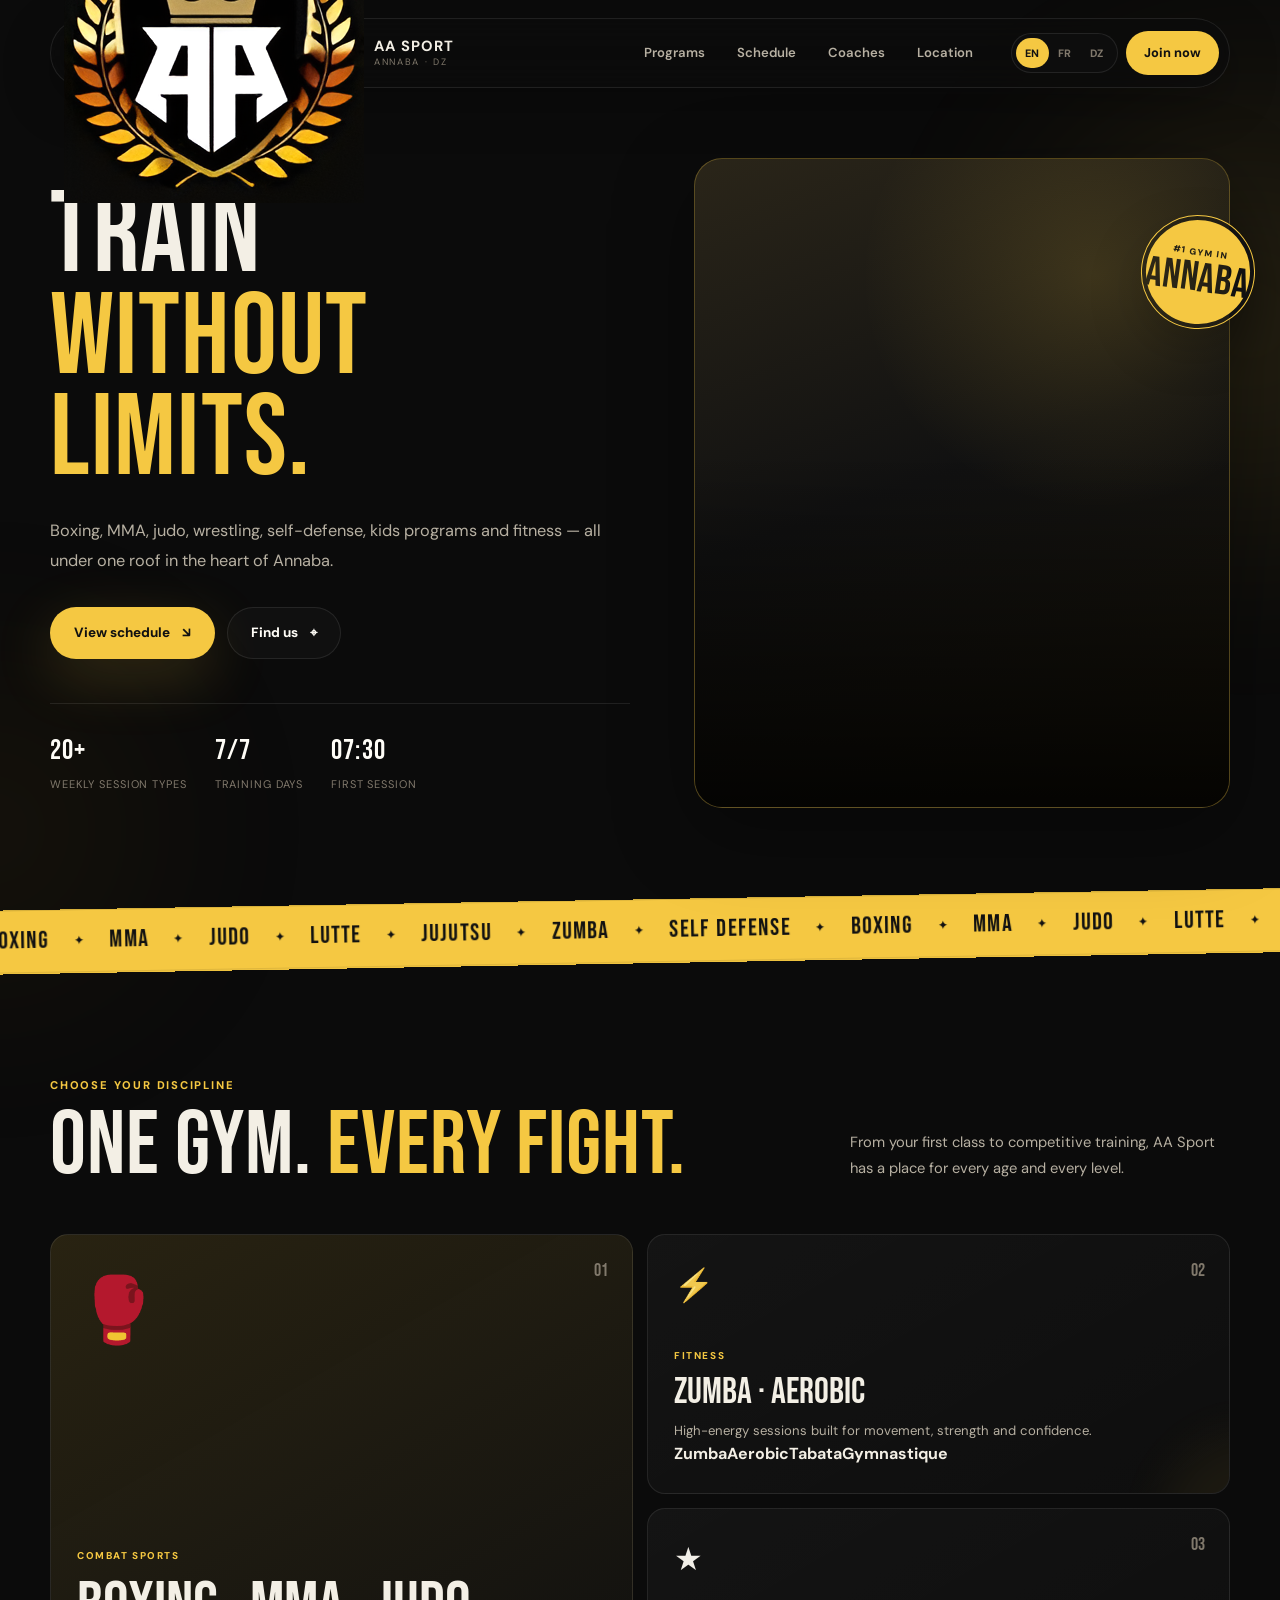
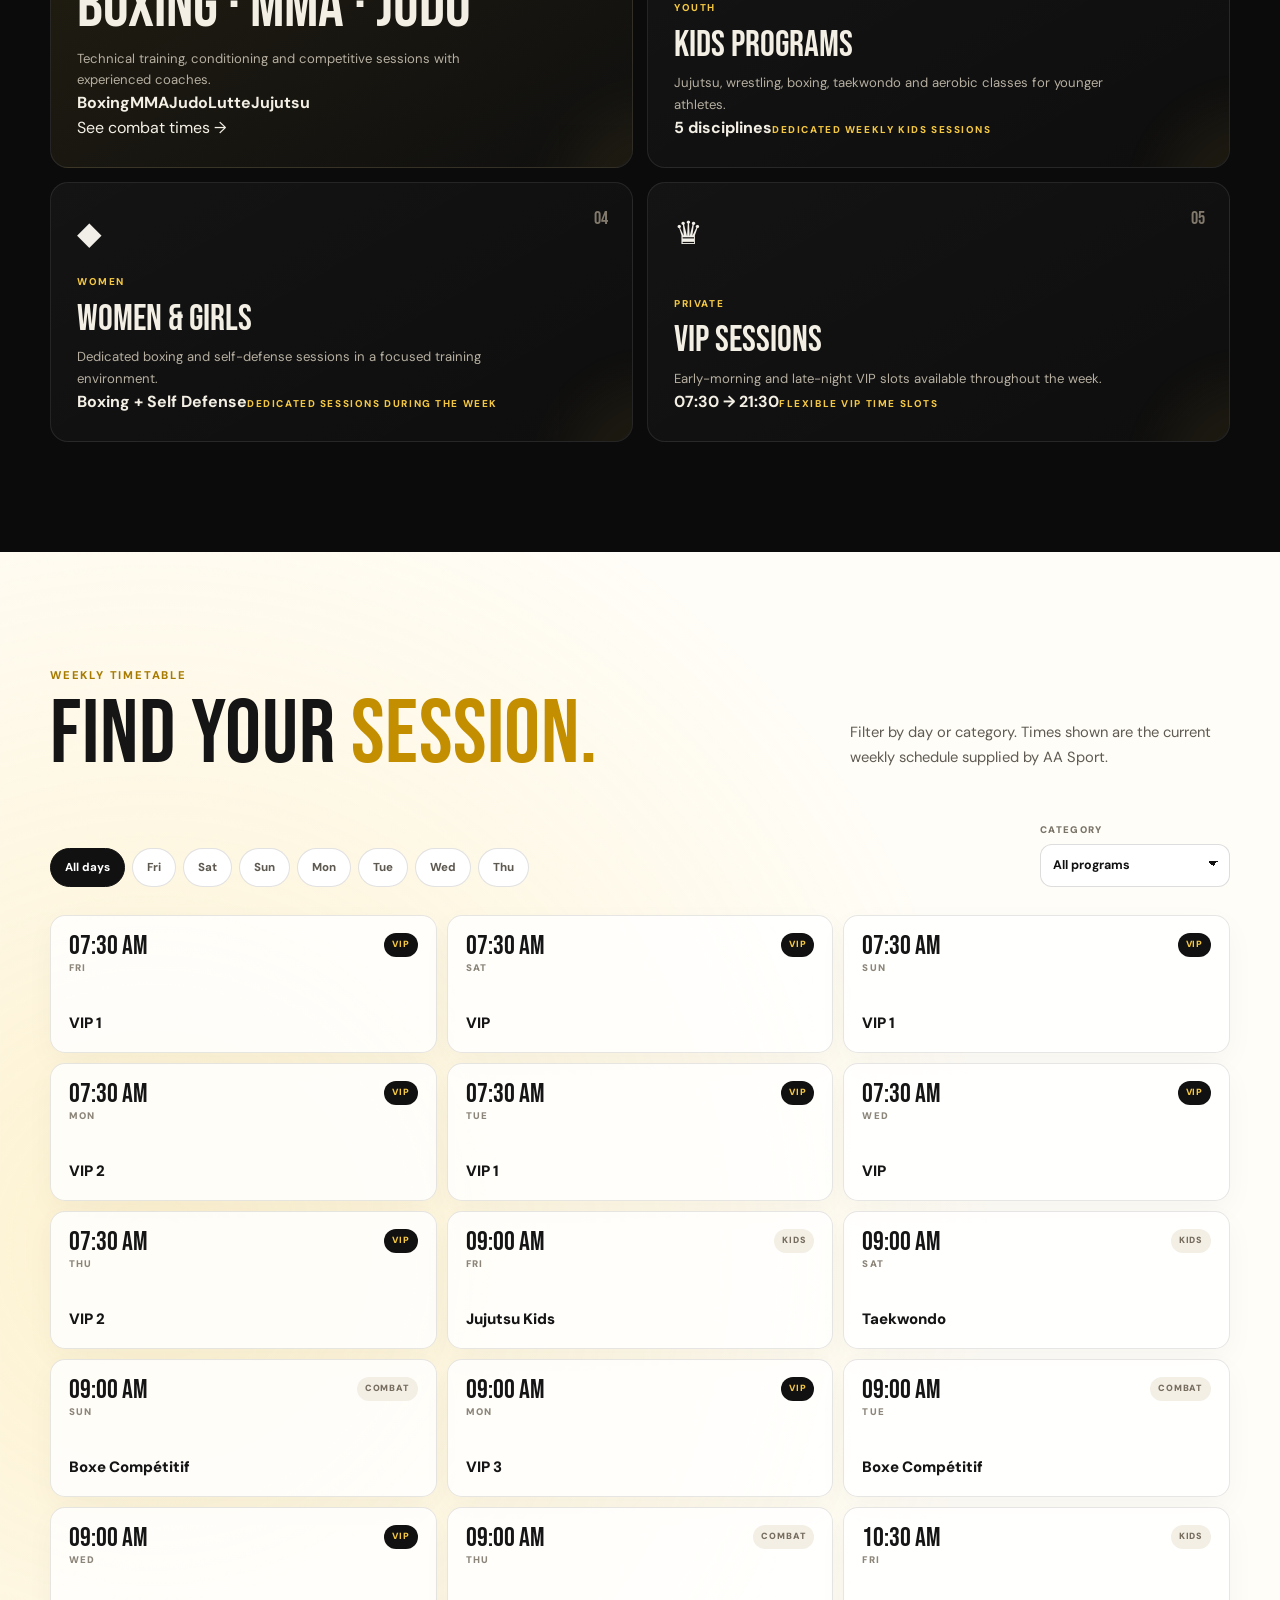
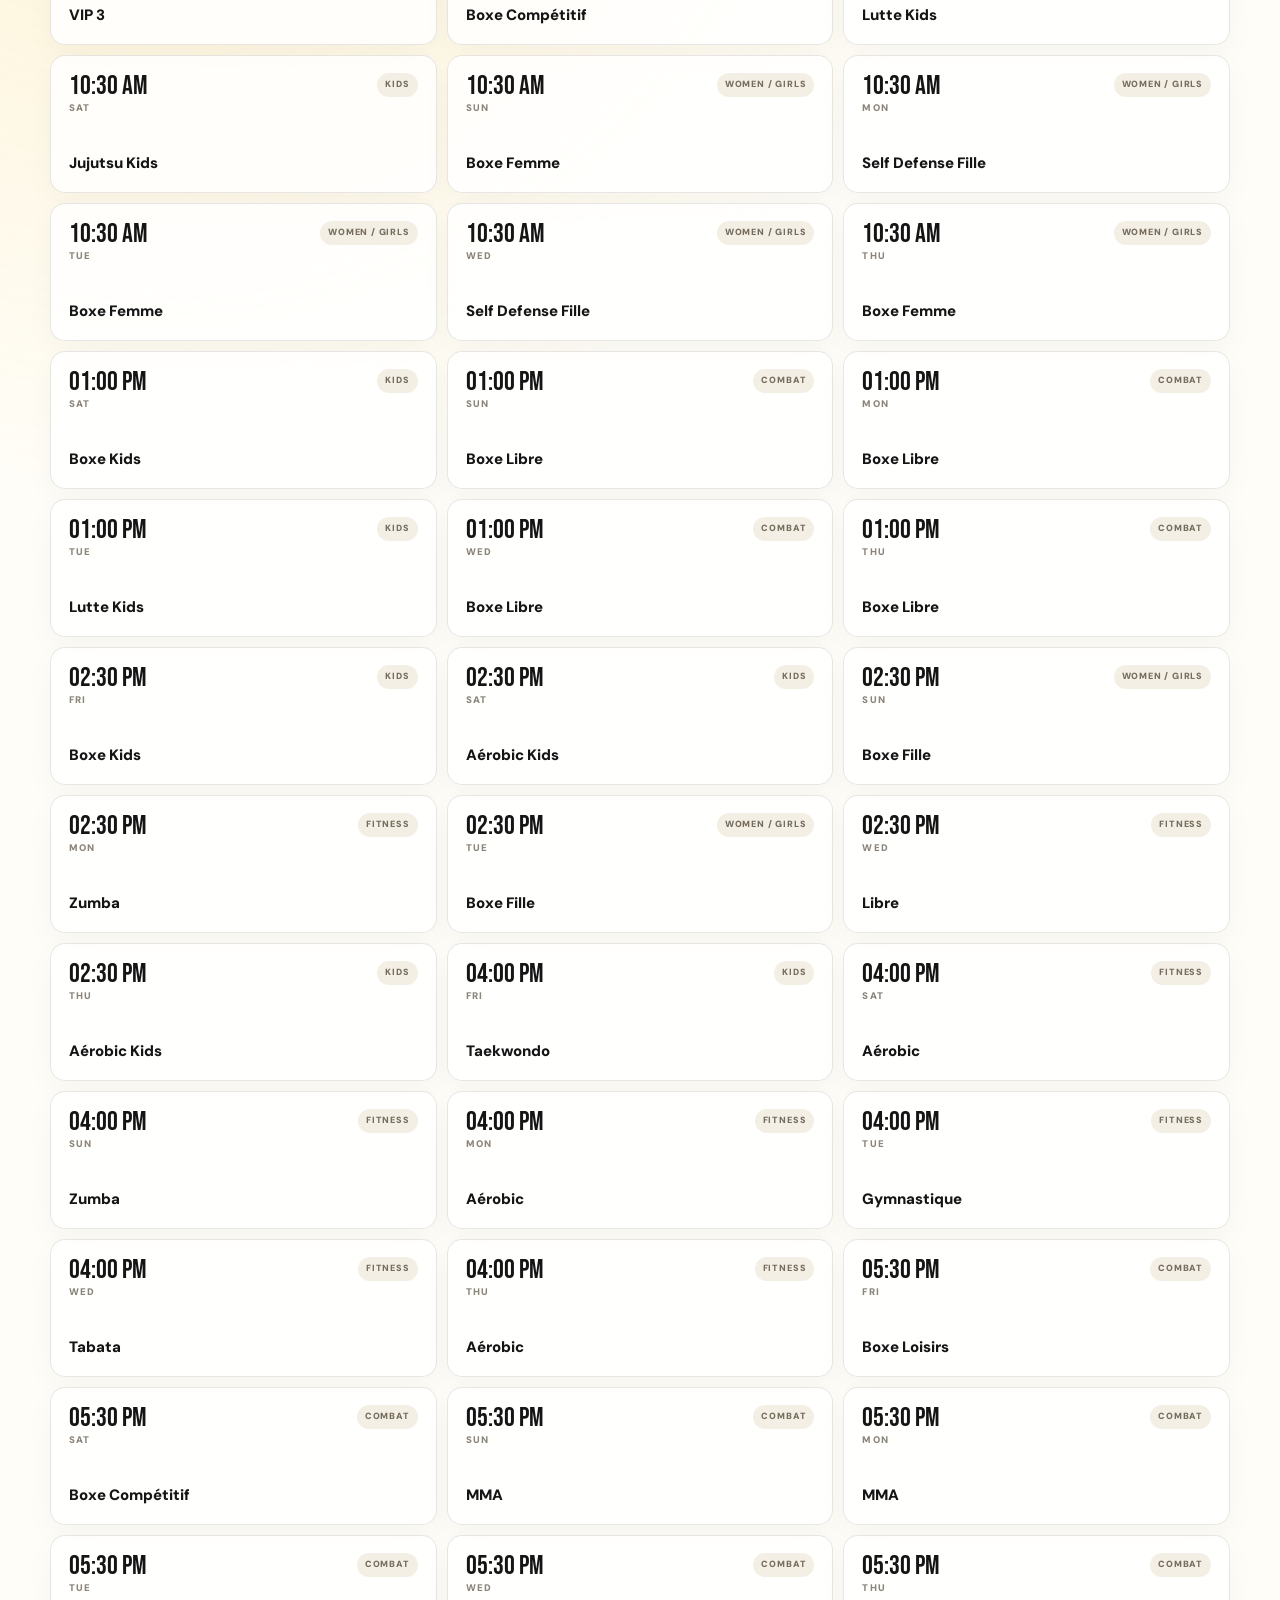
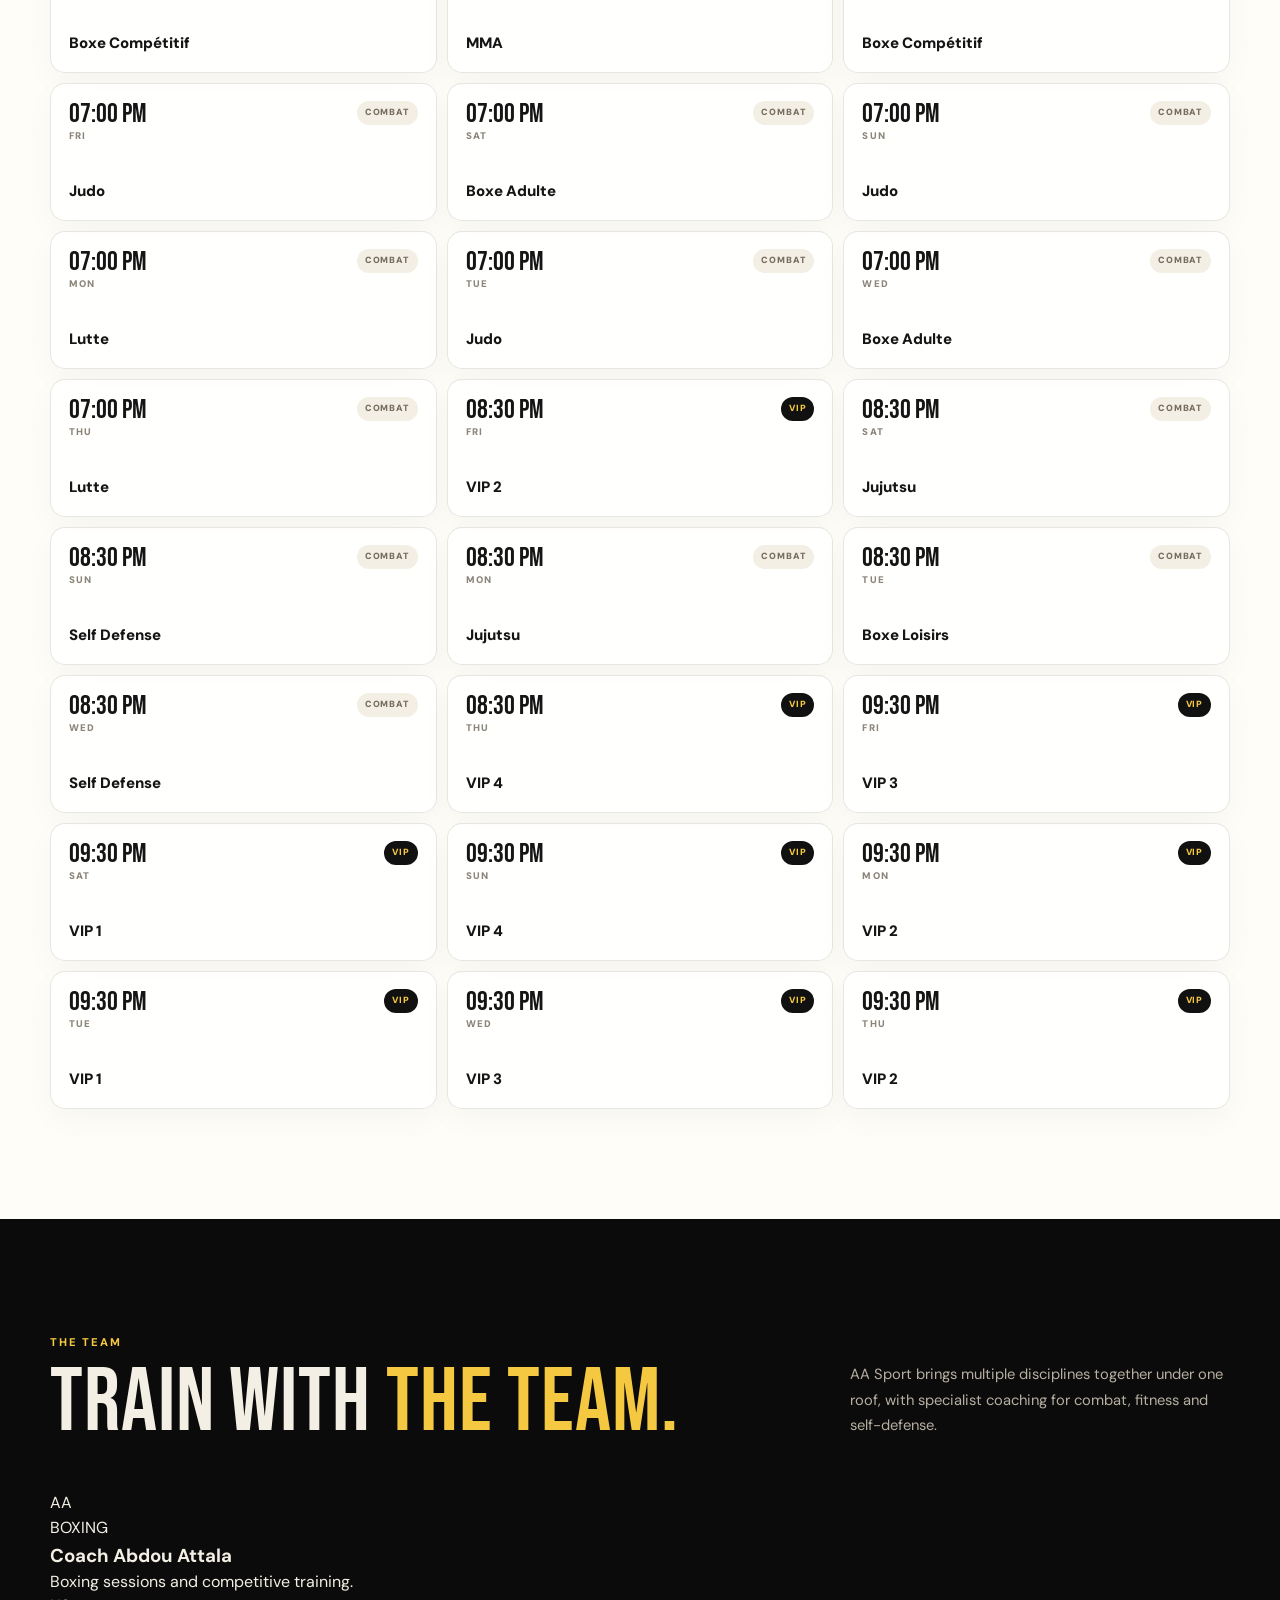
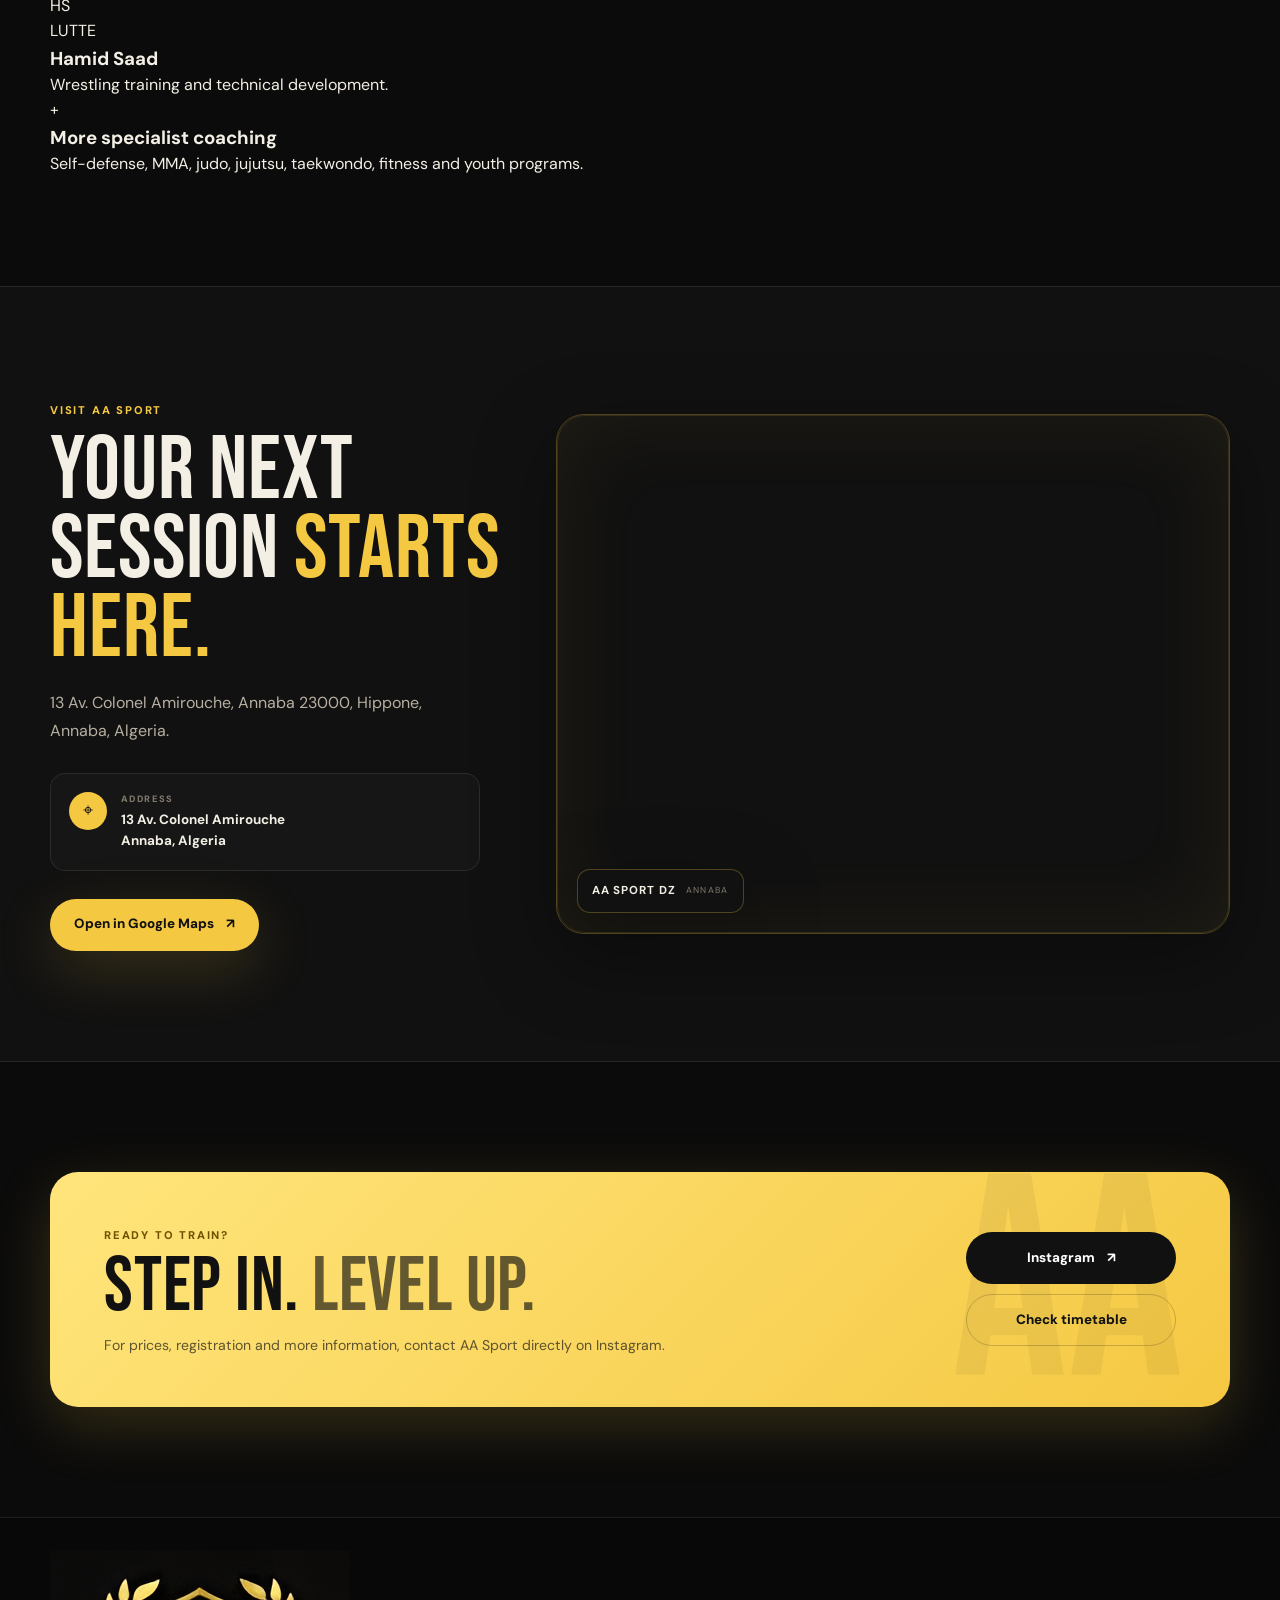
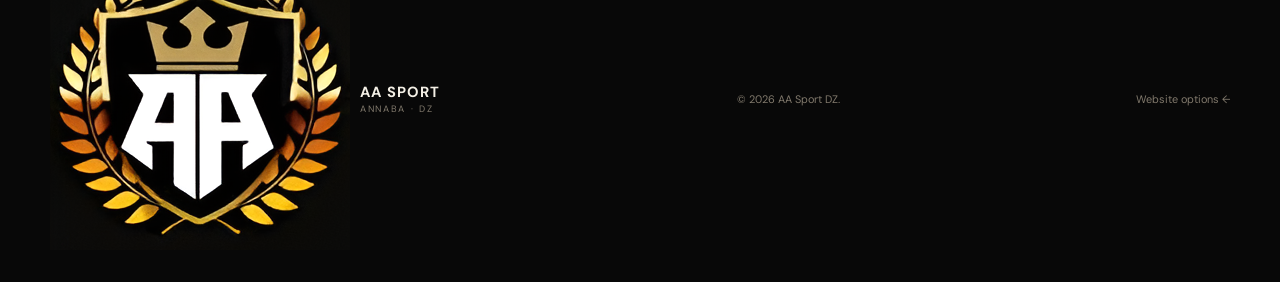
==== basic.html @ c4cdffc7 "Add refined 7000 DZD AA Sport concept" ====
<!DOCTYPE html>
<html lang="en" data-lang="en">
<head>
  <meta charset="UTF-8">
  <meta name="viewport" content="width=device-width,initial-scale=1">
  <meta name="theme-color" content="#0b0b0b">
  <meta name="description" content="AA Sport DZ — Boxing, MMA, judo, lutte, fitness and kids training in Annaba.">
  <link rel="icon" href="assets/favicon.jpg">
  <title>AA Sport DZ — Annaba</title>
  <link rel="preconnect" href="https://fonts.googleapis.com"><link rel="preconnect" href="https://fonts.gstatic.com" crossorigin>
  <link href="https://fonts.googleapis.com/css2?family=Bebas+Neue&family=DM+Sans:wght@400;500;600;700;800&display=swap" rel="stylesheet">
  <link rel="stylesheet" href="style.css">
</head>
<body>
  <div class="ambient ambient-a" aria-hidden="true"></div><div class="ambient ambient-b" aria-hidden="true"></div>
  <header class="site-header"><nav class="navigation shell">
    <a class="brand" href="#top"><img src="assets/Icon.png" class="brand-logo" alt="AA Sport"><span class="brand-copy"><strong>AA SPORT</strong><small>ANNABA · DZ</small></span></a>
    <div class="nav-links" id="navLinks"><a href="#programs" data-i18n="navPrograms">Programs</a><a href="#schedule" data-i18n="navSchedule">Schedule</a><a href="#coaches" data-i18n="navCoaches">Coaches</a><a href="#location" data-i18n="navLocation">Location</a></div>
    <div class="nav-actions"><div class="lang-switcher"><button class="lang-btn active" data-lang="en">EN</button><button class="lang-btn" data-lang="fr">FR</button><button class="lang-btn" data-lang="ar">DZ</button></div><a class="nav-cta" href="#contact" data-i18n="joinNow">Join now</a><button class="menu-toggle" id="menuToggle" aria-label="Open menu"><span></span><span></span></button></div>
  </nav></header>

  <main id="top">
    <section class="hero shell">
      <div class="hero-copy reveal"><h1><span data-i18n="heroLine1">TRAIN</span><br><span class="gold" data-i18n="heroLine2">WITHOUT LIMITS.</span></h1><p data-i18n="heroDesc">Boxing, MMA, judo, wrestling, self-defense, kids programs and fitness — all under one roof in the heart of Annaba.</p><div class="hero-actions"><a href="#schedule" class="btn btn-primary"><span data-i18n="viewSchedule">View schedule</span><span>↘</span></a><a href="#location" class="btn btn-ghost"><span data-i18n="findUs">Find us</span><span>⌖</span></a></div><div class="hero-meta"><div><strong>20+</strong><span data-i18n="sessionsWeek">weekly session types</span></div><div><strong>7/7</strong><span data-i18n="openWeek">training days</span></div><div><strong>07:30</strong><span data-i18n="firstSession">first session</span></div></div></div>
      <div class="hero-visual reveal"><div class="hero-photo hero-photo-real" role="img" aria-label="AA Sport"></div><div class="hero-stamp hero-stamp-wide"><span>#1 GYM IN</span><b>ANNABA</b></div></div>
    </section>

    <section class="ticker"><div class="ticker-track"><span>BOXING</span><b>✦</b><span>MMA</span><b>✦</b><span>JUDO</span><b>✦</b><span>LUTTE</span><b>✦</b><span>JUJUTSU</span><b>✦</b><span>ZUMBA</span><b>✦</b><span>SELF DEFENSE</span><b>✦</b><span>BOXING</span><b>✦</b><span>MMA</span><b>✦</b><span>JUDO</span><b>✦</b><span>LUTTE</span><b>✦</b></div></section>

    <section class="section shell" id="programs"><div class="section-head reveal"><div><span class="kicker" data-i18n="programKicker">Choose your discipline</span><h2 data-i18n="programTitle">ONE GYM. <em>EVERY FIGHT.</em></h2></div><p data-i18n="programIntro">From your first class to competitive training, AA Sport has a place for every age and every level.</p></div>
      <div class="program-grid useful-programs">
        <article class="program-card program-card-large reveal"><div class="program-index">01</div><div class="program-icon">🥊</div><div class="program-copy"><span data-i18n="combatLabel">Combat sports</span><h3 data-i18n="combatTitle">Boxing · MMA · Judo</h3><p data-i18n="combatText">Technical training, conditioning and competitive sessions with experienced coaches.</p><div class="program-tags"><b>Boxing</b><b>MMA</b><b>Judo</b><b>Lutte</b><b>Jujutsu</b></div><a href="#schedule" class="text-link">See combat times →</a></div></article>
        <article class="program-card reveal"><div class="program-index">02</div><div class="program-icon">⚡</div><div class="program-copy"><span data-i18n="fitnessLabel">Fitness</span><h3 data-i18n="fitnessTitle">Zumba · Aerobic</h3><p data-i18n="fitnessText">High-energy sessions built for movement, strength and confidence.</p><div class="program-tags"><b>Zumba</b><b>Aerobic</b><b>Tabata</b><b>Gymnastique</b></div></div></article>
        <article class="program-card reveal"><div class="program-index">03</div><div class="program-icon">★</div><div class="program-copy"><span data-i18n="kidsLabel">Youth</span><h3 data-i18n="kidsTitle">Kids programs</h3><p data-i18n="kidsText">Jujutsu, wrestling, boxing, taekwondo and aerobic classes for younger athletes.</p><div class="program-detail"><strong>5 disciplines</strong><span>Dedicated weekly kids sessions</span></div></div></article>
        <article class="program-card reveal"><div class="program-index">04</div><div class="program-icon">◆</div><div class="program-copy"><span data-i18n="womenLabel">Women</span><h3 data-i18n="womenTitle">Women & girls</h3><p data-i18n="womenText">Dedicated boxing and self-defense sessions in a focused training environment.</p><div class="program-detail"><strong>Boxing + Self Defense</strong><span>Dedicated sessions during the week</span></div></div></article>
        <article class="program-card reveal"><div class="program-index">05</div><div class="program-icon">♛</div><div class="program-copy"><span data-i18n="vipLabel">Private</span><h3 data-i18n="vipTitle">VIP sessions</h3><p data-i18n="vipText">Early-morning and late-night VIP slots available throughout the week.</p><div class="program-detail"><strong>07:30 → 21:30</strong><span>Flexible VIP time slots</span></div></div></article>
      </div>
    </section>

    <section class="section schedule-section" id="schedule"><div class="shell"><div class="section-head schedule-heading reveal"><div><span class="kicker" data-i18n="scheduleKicker">Weekly timetable</span><h2 data-i18n="scheduleTitle">FIND YOUR <em>SESSION.</em></h2></div><p data-i18n="scheduleIntro">Filter by day or category. Times shown are the current weekly schedule supplied by AA Sport.</p></div><div class="schedule-toolbar reveal"><div class="day-filters" id="dayFilters"></div><label class="category-select"><span data-i18n="filterLabel">Category</span><select id="categoryFilter"><option value="all" data-i18n="filterAll">All programs</option><option value="kids" data-i18n="filterKids">Kids</option><option value="women" data-i18n="filterWomen">Women / Girls</option><option value="combat" data-i18n="filterCombat">Combat</option><option value="fitness" data-i18n="filterFitness">Fitness</option><option value="vip" data-i18n="filterVip">VIP</option></select></label></div><div class="schedule-grid reveal" id="scheduleGrid"></div></div></section>

    <section class="section shell" id="coaches"><div class="section-head reveal"><div><span class="kicker" data-i18n="coachesKicker">The team</span><h2>TRAIN WITH <em>THE TEAM.</em></h2></div><p>AA Sport brings multiple disciplines together under one roof, with specialist coaching for combat, fitness and self-defense.</p></div>
      <div class="coach-roster reveal"><div class="coach-feature"><div class="coach-avatar">AA</div><div><span>BOXING</span><h3>Coach Abdou Attala</h3><p>Boxing sessions and competitive training.</p></div></div><div class="coach-feature"><div class="coach-avatar">HS</div><div><span>LUTTE</span><h3>Hamid Saad</h3><p>Wrestling training and technical development.</p></div></div><div class="coach-more"><span>+</span><div><h3>More specialist coaching</h3><p>Self-defense, MMA, judo, jujutsu, taekwondo, fitness and youth programs.</p></div></div></div>
    </section>

    <section class="section location-section" id="location"><div class="shell location-grid"><div class="location-copy reveal"><span class="kicker" data-i18n="locationKicker">Visit AA Sport</span><h2 data-i18n="locationTitle">YOUR NEXT SESSION <em>STARTS HERE.</em></h2><p data-i18n="locationText">13 Av. Colonel Amirouche, Annaba 23000, Hippone, Annaba, Algeria.</p><div class="address-card"><span class="address-icon">⌖</span><div><small data-i18n="addressLabel">ADDRESS</small><strong>13 Av. Colonel Amirouche<br>Annaba, Algeria</strong></div></div><a class="btn btn-primary" href="https://www.google.com/maps/search/?api=1&query=13+Av.+Colonel+Amirouche,+Annaba,+Algeria" target="_blank"><span data-i18n="openMaps">Open in Google Maps</span><span>↗</span></a></div><div class="map-wrap reveal"><iframe title="AA Sport location" loading="lazy" src="https://www.google.com/maps?q=13%20Av.%20Colonel%20Amirouche%2C%20Annaba%2C%20Algeria&output=embed"></iframe><div class="map-badge"><b>AA SPORT DZ</b><small>ANNABA</small></div></div></div></section>

    <section class="section contact-section shell" id="contact"><div class="contact-panel reveal"><div class="contact-copy"><span class="kicker" data-i18n="contactKicker">Ready to train?</span><h2 data-i18n="contactTitle">STEP IN. <em>LEVEL UP.</em></h2><p data-i18n="contactText">For prices, registration and more information, contact AA Sport directly on Instagram.</p></div><div class="contact-actions"><a class="btn btn-dark" href="https://www.instagram.com/aa_sport_dz/" target="_blank">Instagram <span>↗</span></a><a class="btn btn-outline-dark" href="#schedule"><span data-i18n="checkTimetable">Check timetable</span></a></div></div></section>
  </main>
  <footer class="footer"><div class="shell footer-inner"><a class="brand footer-brand" href="#top"><img src="assets/Icon.png" class="brand-logo" alt="AA Sport"><span class="brand-copy"><strong>AA SPORT</strong><small>ANNABA · DZ</small></span></a><p>© <span id="year"></span> AA Sport DZ.</p><a href="index.html" class="back-top">Website options ←</a></div></footer>
  <script src="script.js"></script>
</body></html>
---- style.css ----
:root {
  --bg: #0b0b0b;
  --bg-soft: #121212;
  --surface: #171717;
  --surface-2: #202020;
  --white: #fffdf7;
  --text: #f3efe5;
  --text-soft: #b7b0a2;
  --muted: #81796c;
  --gold: #f5c842;
  --gold-2: #dba81d;
  --gold-soft: rgba(245, 200, 66, .14);
  --gold-faint: rgba(245, 200, 66, .06);
  --line: rgba(255,255,255,.09);
  --line-strong: rgba(245,200,66,.28);
  --shadow: 0 24px 80px rgba(0,0,0,.36);
  --shadow-gold: 0 18px 60px rgba(245,200,66,.18);
  --radius-sm: 10px;
  --radius: 18px;
  --radius-lg: 28px;
  --pill: 999px;
  --display: 'Bebas Neue', Impact, sans-serif;
  --body: 'DM Sans', 'Segoe UI', sans-serif;
  --ease: .35s cubic-bezier(.22,.61,.36,1);
  --bounce: .45s cubic-bezier(.34,1.56,.64,1);
}

*,*::before,*::after{box-sizing:border-box;margin:0;padding:0}
html{scroll-behavior:smooth;background:var(--bg);scroll-padding-top:100px}
body{font-family:var(--body);background:var(--bg);color:var(--text);line-height:1.55;overflow-x:hidden;-webkit-font-smoothing:antialiased}
a{color:inherit;text-decoration:none}
button,input,select{font:inherit}
button{color:inherit}
img{display:block;max-width:100%}
::selection{background:var(--gold);color:#111}
::-webkit-scrollbar{width:8px}
::-webkit-scrollbar-track{background:#0a0a0a}
::-webkit-scrollbar-thumb{background:#3b3423;border-radius:20px}
::-webkit-scrollbar-thumb:hover{background:var(--gold-2)}

.shell{width:min(1180px,calc(100% - 40px));margin-inline:auto;position:relative;z-index:2}
.grain-overlay{position:fixed;inset:0;pointer-events:none;z-index:99;opacity:.035;mix-blend-mode:screen;background-image:url("data:image/svg+xml,%3Csvg viewBox='0 0 256 256' xmlns='http://www.w3.org/2000/svg'%3E%3Cfilter id='n'%3E%3CfeTurbulence type='fractalNoise' baseFrequency='.8' numOctaves='4' stitchTiles='stitch'/%3E%3C/filter%3E%3Crect width='100%25' height='100%25' filter='url(%23n)'/%3E%3C/svg%3E")}
.ambient{position:fixed;border-radius:50%;filter:blur(110px);pointer-events:none;opacity:.1;z-index:0}
.ambient-a{width:420px;height:420px;background:var(--gold);right:-180px;top:110px}
.ambient-b{width:300px;height:300px;background:#8d6110;left:-160px;top:680px}

.site-header{position:fixed;left:0;right:0;top:18px;z-index:50;pointer-events:none}
.navigation{height:70px;display:flex;align-items:center;justify-content:space-between;gap:24px;padding:9px 10px 9px 13px;border:1px solid var(--line);background:rgba(12,12,12,.72);backdrop-filter:blur(20px);-webkit-backdrop-filter:blur(20px);border-radius:var(--pill);box-shadow:0 14px 50px rgba(0,0,0,.28);pointer-events:auto}
.brand{display:flex;align-items:center;gap:10px;min-width:max-content}
.brand-mark{display:grid;place-items:center;width:46px;height:46px;border-radius:50%;font-family:var(--display);font-size:1.5rem;letter-spacing:.02em;background:linear-gradient(145deg,#ffe984,var(--gold-2));color:#111;box-shadow:inset 0 1px 0 rgba(255,255,255,.65),0 8px 25px rgba(245,200,66,.14);border:1px solid #f7dc6b}
.brand-copy{display:flex;flex-direction:column;line-height:1}
.brand-copy strong{font-size:.92rem;letter-spacing:.08em}
.brand-copy small{font-size:.58rem;letter-spacing:.18em;color:var(--muted);margin-top:5px}
.nav-links{display:flex;align-items:center;gap:4px;margin-left:auto}
.nav-links a{font-size:.82rem;color:var(--text-soft);font-weight:600;padding:10px 14px;border-radius:var(--pill);transition:var(--ease)}
.nav-links a:hover{background:var(--surface-2);color:var(--white)}
.nav-actions{display:flex;align-items:center;gap:8px}
.lang-switcher{display:flex;align-items:center;padding:4px;background:#0d0d0d;border:1px solid var(--line);border-radius:var(--pill)}
.lang-btn{border:0;background:transparent;padding:7px 9px;border-radius:var(--pill);font-size:.67rem;font-weight:800;letter-spacing:.05em;color:var(--muted);cursor:pointer;transition:var(--ease)}
.lang-btn:hover{color:var(--white)}
.lang-btn.active{background:var(--gold);color:#111}
.nav-cta{padding:12px 18px;border-radius:var(--pill);font-size:.8rem;font-weight:800;background:var(--gold);color:#111;transition:var(--ease)}
.nav-cta:hover{transform:translateY(-1px);background:#ffda58;box-shadow:0 8px 30px rgba(245,200,66,.25)}
.menu-toggle{display:none;width:44px;height:44px;border:0;border-radius:50%;background:var(--surface-2);cursor:pointer;place-content:center;gap:5px}
.menu-toggle span{display:block;width:18px;height:1.5px;background:var(--white);transition:var(--ease)}

.hero{min-height:100svh;display:grid;grid-template-columns:1.04fr .96fr;align-items:center;gap:64px;padding-top:145px;padding-bottom:80px}
.hero-copy{padding-top:14px}
.eyebrow,.kicker{display:inline-flex;align-items:center;gap:10px;text-transform:uppercase;letter-spacing:.16em;font-size:.7rem;font-weight:800;color:var(--gold)}
.eyebrow{margin-bottom:20px}
.eyebrow-dot,.live-dot{width:7px;height:7px;border-radius:50%;background:var(--gold);box-shadow:0 0 0 5px var(--gold-soft)}
.hero h1,.section-head h2,.location-copy h2,.contact-copy h2{font-family:var(--display);font-weight:400;line-height:.88;letter-spacing:.01em}
.hero h1{font-size:clamp(4.8rem,9vw,8.8rem);margin-bottom:26px;max-width:800px}
.gold,.section-head h2 em,.location-copy h2 em,.contact-copy h2 em{color:var(--gold);font-style:normal}
.hero-copy>p{font-size:1.02rem;color:var(--text-soft);max-width:590px;line-height:1.8}
.hero-actions{display:flex;gap:12px;flex-wrap:wrap;margin-top:32px}
.btn{display:inline-flex;align-items:center;justify-content:center;gap:12px;min-height:52px;padding:0 23px;border-radius:var(--pill);font-size:.84rem;font-weight:800;transition:var(--ease);border:1px solid transparent}
.btn-primary{background:var(--gold);color:#111;box-shadow:var(--shadow-gold)}
.btn-primary:hover{transform:translateY(-2px);background:#ffdb61;box-shadow:0 20px 70px rgba(245,200,66,.25)}
.btn-ghost{border-color:var(--line);background:rgba(255,255,255,.025);color:var(--white)}
.btn-ghost:hover{border-color:var(--line-strong);background:var(--gold-faint)}
.btn-dark{background:#111;color:#fff}
.btn-outline-dark{border-color:rgba(17,17,17,.2);color:#111}
.btn-outline-dark:hover{background:rgba(17,17,17,.08)}
.hero-meta{display:flex;gap:28px;margin-top:44px;padding-top:25px;border-top:1px solid var(--line);max-width:590px}
.hero-meta div{display:flex;flex-direction:column;gap:3px}
.hero-meta strong{font-family:var(--display);font-size:1.75rem;font-weight:400;color:var(--white);letter-spacing:.04em}
.hero-meta span{font-size:.69rem;color:var(--muted);text-transform:uppercase;letter-spacing:.08em}
.hero-visual{position:relative;min-width:0}
.hero-photo{position:relative;min-height:650px;border-radius:var(--radius-lg);overflow:hidden;border:1px solid var(--line-strong);background:linear-gradient(160deg,#2a2519,#111 48%,#1a1508);box-shadow:var(--shadow)}
.hero-photo::before{content:"";position:absolute;inset:0;background:linear-gradient(to top,rgba(0,0,0,.82),transparent 55%),radial-gradient(circle at 75% 18%,rgba(245,200,66,.16),transparent 35%);z-index:1;pointer-events:none}
.image-slot.has-image{background-position:center;background-size:cover;background-repeat:no-repeat}
.image-slot.has-image .image-placeholder{opacity:0}
.image-placeholder{position:absolute;inset:0;display:grid;place-content:center;text-align:center;gap:8px;color:var(--muted);transition:opacity .4s ease}
.image-placeholder span{font-family:var(--display);font-size:7rem;line-height:1;color:rgba(245,200,66,.13)}
.image-placeholder small{font-size:.68rem;letter-spacing:.08em;text-transform:uppercase}
.image-placeholder b{color:var(--gold);font-weight:700}
.hero-card{position:absolute;left:24px;right:24px;bottom:24px;z-index:3;display:flex;align-items:center;gap:14px;padding:17px 18px;border:1px solid rgba(255,255,255,.13);border-radius:16px;background:rgba(8,8,8,.6);backdrop-filter:blur(18px)}
.hero-card>div{display:flex;flex-direction:column;gap:4px}
.hero-card small{font-size:.6rem;letter-spacing:.14em;color:var(--text-soft)}
.hero-card strong{font-size:.93rem}
.hero-stamp{position:absolute;width:112px;height:112px;right:-24px;top:58px;border-radius:50%;background:var(--gold);color:#111;display:flex;flex-direction:column;align-items:center;justify-content:center;transform:rotate(8deg);box-shadow:0 20px 50px rgba(0,0,0,.3);border:4px solid #111;outline:1px solid var(--gold)}
.hero-stamp span{font-size:.55rem;font-weight:900;letter-spacing:.12em}
.hero-stamp b{font-family:var(--display);font-size:2.6rem;line-height:.9;font-weight:400}

.ticker{overflow:hidden;background:var(--gold);color:#111;border-block:1px solid rgba(0,0,0,.12);transform:rotate(-1deg) scale(1.02);transform-origin:center;padding:12px 0}
.ticker-track{width:max-content;display:flex;align-items:center;gap:24px;animation:ticker 28s linear infinite;font-family:var(--display);font-size:1.45rem;letter-spacing:.08em}
.ticker-track b{font-family:var(--body);font-size:.7rem}
@keyframes ticker{to{transform:translateX(-50%)}}

.section{padding:110px 0}
.section-head{display:flex;align-items:end;justify-content:space-between;gap:40px;margin-bottom:48px}
.section-head>div{max-width:760px}
.section-head h2,.location-copy h2,.contact-copy h2{font-size:clamp(3.6rem,7vw,6.3rem);margin-top:10px}
.section-head>p{max-width:380px;color:var(--text-soft);font-size:.92rem;line-height:1.75;margin-bottom:4px}
.program-grid{display:grid;grid-template-columns:repeat(2,1fr);gap:14px}
.program-card{position:relative;min-height:260px;padding:26px;border:1px solid var(--line);border-radius:var(--radius);background:linear-gradient(150deg,rgba(255,255,255,.04),rgba(255,255,255,.015));overflow:hidden;transition:var(--ease);display:flex;flex-direction:column;justify-content:space-between}
.program-card::after{content:"";position:absolute;width:180px;height:180px;border-radius:50%;right:-110px;bottom:-120px;background:var(--gold);filter:blur(25px);opacity:.06;transition:var(--ease)}
.program-card:hover{transform:translateY(-4px);border-color:var(--line-strong);background:linear-gradient(150deg,var(--gold-faint),rgba(255,255,255,.02))}
.program-card:hover::after{opacity:.13;transform:scale(1.35)}
.program-card-large{grid-row:span 2;min-height:534px;background:linear-gradient(150deg,rgba(245,200,66,.13),rgba(255,255,255,.02))}
.program-index{position:absolute;top:22px;right:24px;font-family:var(--display);color:var(--muted);font-size:1.1rem}
.program-icon{font-size:2rem;filter:grayscale(.25)}
.program-card-large .program-icon{font-size:4rem}
.program-copy span{font-size:.62rem;text-transform:uppercase;letter-spacing:.16em;color:var(--gold);font-weight:800}
.program-copy h3{font-family:var(--display);font-size:2.3rem;line-height:1;margin:8px 0 9px;font-weight:400}
.program-card-large .program-copy h3{font-size:4rem;max-width:400px}
.program-copy p{font-size:.82rem;color:var(--text-soft);max-width:430px;line-height:1.65}

.schedule-section{background:var(--white);color:#151515;position:relative;overflow:hidden}
.schedule-section::before{content:"";position:absolute;inset:0;background:radial-gradient(circle at 12% 18%,rgba(245,200,66,.22),transparent 25%),linear-gradient(90deg,transparent 49.9%,rgba(0,0,0,.025) 50%,transparent 50.1%);background-size:auto,90px 90px;pointer-events:none}
.schedule-heading .kicker{color:#a77b00}
.schedule-heading h2 em{color:#c38f00}
.schedule-heading>p{color:#5f5b53}
.schedule-toolbar{display:flex;align-items:end;justify-content:space-between;gap:20px;margin-bottom:28px}
.day-filters{display:flex;flex-wrap:wrap;gap:7px}
.day-filter{border:1px solid rgba(17,17,17,.12);background:#fff;padding:10px 14px;border-radius:var(--pill);font-size:.72rem;font-weight:800;cursor:pointer;transition:var(--ease);color:#5f5a51}
.day-filter:hover{border-color:rgba(17,17,17,.25);color:#111}
.day-filter.active{background:#111;color:#fff;border-color:#111}
.category-select{display:flex;flex-direction:column;gap:6px;min-width:190px}
.category-select span{font-size:.6rem;font-weight:900;letter-spacing:.14em;text-transform:uppercase;color:#7a7469}
.category-select select{appearance:none;border:1px solid rgba(17,17,17,.14);border-radius:12px;background:#fff;padding:11px 36px 11px 12px;color:#111;font-weight:700;font-size:.78rem;outline:0;background-image:linear-gradient(45deg,transparent 50%,#111 50%),linear-gradient(135deg,#111 50%,transparent 50%);background-position:calc(100% - 16px) 16px,calc(100% - 11px) 16px;background-size:5px 5px,5px 5px;background-repeat:no-repeat}
.schedule-grid{display:grid;grid-template-columns:repeat(3,1fr);gap:10px}
.session-card{min-height:138px;padding:17px 18px;border:1px solid rgba(17,17,17,.1);border-radius:15px;background:rgba(255,255,255,.82);display:flex;flex-direction:column;justify-content:space-between;gap:18px;transition:var(--ease);box-shadow:0 10px 30px rgba(0,0,0,.035)}
.session-card:hover{transform:translateY(-2px);border-color:rgba(195,143,0,.35);box-shadow:0 15px 35px rgba(0,0,0,.07)}
.session-top{display:flex;align-items:flex-start;justify-content:space-between;gap:12px}
.session-time{font-family:var(--display);font-size:1.7rem;line-height:1}
.session-day{font-size:.6rem;text-transform:uppercase;letter-spacing:.13em;font-weight:900;color:#8c857a}
.session-name{font-weight:850;font-size:.94rem}
.session-tag{display:inline-flex;align-items:center;align-self:flex-start;padding:5px 8px;border-radius:var(--pill);background:#f3efe5;color:#766d5e;font-size:.56rem;font-weight:900;text-transform:uppercase;letter-spacing:.09em}
.session-tag.vip{background:#111;color:var(--gold)}
.empty-state{grid-column:1/-1;padding:60px 20px;text-align:center;border:1px dashed rgba(17,17,17,.15);border-radius:18px;color:#756f65}

.coach-grid{display:grid;grid-template-columns:repeat(3,1fr);gap:14px}
.coach-card{border:1px solid var(--line);border-radius:var(--radius);background:var(--surface);overflow:hidden;transition:var(--ease)}
.coach-card:hover{transform:translateY(-4px);border-color:var(--line-strong);box-shadow:var(--shadow)}
.coach-photo{position:relative;aspect-ratio:4/5;background:linear-gradient(145deg,#242017,#0f0f0f);overflow:hidden}
.coach-photo::after{content:"";position:absolute;inset:0;background:linear-gradient(to top,rgba(0,0,0,.5),transparent 50%);pointer-events:none}
.coach-photo .image-placeholder span{font-size:5rem}
.coach-info{padding:18px 19px 22px}
.coach-info span{font-size:.58rem;font-weight:900;color:var(--gold);letter-spacing:.15em}
.coach-info h3{font-family:var(--display);font-size:2rem;line-height:1.05;font-weight:400;margin-top:5px}
.image-note{margin-top:17px;padding-left:13px;border-left:2px solid var(--gold);color:var(--muted);font-size:.72rem;max-width:780px}

.location-section{background:#111;border-block:1px solid var(--line)}
.location-grid{display:grid;grid-template-columns:.8fr 1.2fr;gap:56px;align-items:center}
.location-copy h2{margin:10px 0 20px}
.location-copy>p{color:var(--text-soft);max-width:430px;line-height:1.75}
.address-card{display:flex;gap:14px;align-items:flex-start;margin:28px 0;padding:18px;border:1px solid var(--line);border-radius:15px;background:rgba(255,255,255,.025);max-width:430px}
.address-icon{display:grid;place-items:center;width:38px;height:38px;border-radius:50%;background:var(--gold);color:#111;font-size:1.1rem;flex:0 0 auto}
.address-card div{display:flex;flex-direction:column;gap:4px}
.address-card small{font-size:.58rem;letter-spacing:.15em;color:var(--muted);font-weight:800}
.address-card strong{font-size:.84rem;line-height:1.55}
.map-wrap{position:relative;min-height:520px;border-radius:var(--radius-lg);overflow:hidden;border:1px solid var(--line-strong);box-shadow:var(--shadow)}
.map-wrap iframe{position:absolute;inset:0;width:100%;height:100%;border:0;filter:grayscale(1) contrast(1.05) brightness(.85)}
.map-wrap::after{content:"";position:absolute;inset:0;pointer-events:none;border:1px solid rgba(245,200,66,.16);border-radius:inherit;box-shadow:inset 0 0 90px rgba(245,200,66,.07)}
.map-badge{position:absolute;left:20px;bottom:20px;z-index:2;padding:12px 14px;background:#111;border:1px solid var(--line-strong);border-radius:13px;display:grid;grid-template-columns:auto 1fr;column-gap:10px;align-items:center;box-shadow:var(--shadow)}
.map-badge .live-dot{grid-row:1/3}
.map-badge b{font-size:.72rem;letter-spacing:.08em}
.map-badge small{font-size:.55rem;letter-spacing:.15em;color:var(--muted)}

.contact-section{padding-top:110px;padding-bottom:110px}
.contact-panel{position:relative;overflow:hidden;display:flex;align-items:center;justify-content:space-between;gap:40px;padding:50px 54px;border-radius:var(--radius-lg);background:linear-gradient(135deg,#ffe57c,var(--gold));color:#111;box-shadow:var(--shadow-gold)}
.contact-panel::after{content:"AA";position:absolute;right:4%;top:50%;transform:translateY(-50%);font-family:var(--display);font-size:18rem;color:rgba(17,17,17,.05);line-height:.8;pointer-events:none}
.contact-copy{position:relative;z-index:1}
.contact-copy .kicker{color:#6f5200}
.contact-copy h2{font-size:clamp(3.8rem,6vw,5.8rem);margin:7px 0 14px}
.contact-copy h2 em{color:#111;opacity:.65}
.contact-copy p{max-width:570px;color:rgba(17,17,17,.68);font-size:.88rem}
.contact-actions{position:relative;z-index:1;display:flex;flex-direction:column;gap:10px;min-width:210px}

.footer{border-top:1px solid var(--line);padding:32px 0;background:#080808}
.footer-inner{display:flex;align-items:center;justify-content:space-between;gap:24px}
.footer-brand .brand-mark{width:38px;height:38px;font-size:1.25rem}
.footer p,.back-top{font-size:.68rem;color:var(--muted)}
.back-top{transition:var(--ease)}
.back-top:hover{color:var(--gold)}

.reveal{opacity:0;transform:translateY(24px);transition:opacity .75s ease,transform .75s cubic-bezier(.2,.8,.2,1)}
.reveal.visible{opacity:1;transform:none}

html[dir="rtl"] body{font-family:'Segoe UI',Tahoma,var(--body)}
html[dir="rtl"] .hero h1,html[dir="rtl"] .section-head h2,html[dir="rtl"] .location-copy h2,html[dir="rtl"] .contact-copy h2,html[dir="rtl"] .program-copy h3,html[dir="rtl"] .coach-info h3{font-family:'Arial Black',Tahoma,sans-serif;letter-spacing:0;line-height:1.12}
html[dir="rtl"] .hero-card,html[dir="rtl"] .address-card{direction:rtl}
html[dir="rtl"] .image-note{padding-left:0;padding-right:13px;border-left:0;border-right:2px solid var(--gold)}

@media(max-width:980px){
  .nav-links{display:none;position:absolute;top:78px;left:0;right:0;padding:12px;background:rgba(11,11,11,.96);border:1px solid var(--line);border-radius:20px;box-shadow:var(--shadow);flex-direction:column;align-items:stretch}
  .nav-links.open{display:flex}
  .nav-links a{padding:13px 16px}
  .menu-toggle{display:grid}
  .nav-cta{display:none}
  .hero{grid-template-columns:1fr;gap:48px;padding-top:150px}
  .hero-copy{max-width:760px}
  .hero-visual{max-width:720px;width:100%;margin-inline:auto}
  .hero-photo{min-height:600px}
  .hero-stamp{right:15px}
  .section-head{align-items:flex-start;flex-direction:column;gap:18px}
  .section-head>p{max-width:640px}
  .schedule-grid{grid-template-columns:repeat(2,1fr)}
  .location-grid{grid-template-columns:1fr;gap:36px}
  .map-wrap{min-height:460px}
}

@media(max-width:720px){
  .shell{width:min(100% - 24px,1180px)}
  .site-header{top:10px}
  .navigation{height:62px;padding:7px 8px 7px 10px}
  .brand-mark{width:40px;height:40px;font-size:1.3rem}
  .brand-copy strong{font-size:.8rem}.brand-copy small{font-size:.52rem}
  .lang-btn{padding:6px 7px;font-size:.61rem}
  .menu-toggle{width:40px;height:40px}
  .hero{padding-top:118px;padding-bottom:58px;min-height:auto;gap:36px}
  .hero h1{font-size:clamp(4rem,19vw,6.5rem)}
  .hero-copy>p{font-size:.94rem}
  .hero-meta{gap:18px;justify-content:space-between}
  .hero-meta strong{font-size:1.5rem}.hero-meta span{font-size:.56rem}
  .hero-photo{min-height:510px}
  .hero-stamp{width:92px;height:92px;top:30px;right:-5px}.hero-stamp b{font-size:2.1rem}
  .section{padding:76px 0}
  .section-head{margin-bottom:32px}
  .section-head h2,.location-copy h2,.contact-copy h2{font-size:clamp(3.4rem,17vw,5.2rem)}
  .program-grid{grid-template-columns:1fr}
  .program-card,.program-card-large{min-height:250px;grid-row:auto}
  .program-card-large{min-height:390px}
  .program-card-large .program-copy h3{font-size:3.2rem}
  .schedule-toolbar{align-items:stretch;flex-direction:column}
  .day-filters{display:grid;grid-template-columns:repeat(4,1fr)}
  .day-filter{padding:9px 5px;text-align:center}
  .category-select{width:100%}
  .schedule-grid{grid-template-columns:1fr}
  .coach-grid{grid-template-columns:1fr}
  .coach-photo{aspect-ratio:1/1}
  .location-grid{gap:28px}
  .map-wrap{min-height:390px}
  .contact-panel{padding:36px 25px;align-items:stretch;flex-direction:column}
  .contact-panel::after{font-size:11rem;top:27%;right:-5%}
  .contact-actions{min-width:0;flex-direction:row;flex-wrap:wrap}
  .contact-actions .btn{flex:1}
  .footer-inner{flex-direction:column;text-align:center}
}

@media(max-width:480px){
  .brand-copy{display:none}
  .hero-actions .btn{flex:1}
  .hero-photo{min-height:440px}
  .hero-card{left:14px;right:14px;bottom:14px;padding:14px}
  .day-filters{grid-template-columns:repeat(2,1fr)}
  .contact-actions{flex-direction:column}
}

@media(prefers-reduced-motion:reduce){
  html{scroll-behavior:auto}
  *,*::before,*::after{animation-duration:.01ms!important;animation-iteration-count:1!important;transition-duration:.01ms!important}
  .reveal{opacity:1;transform:none}
}
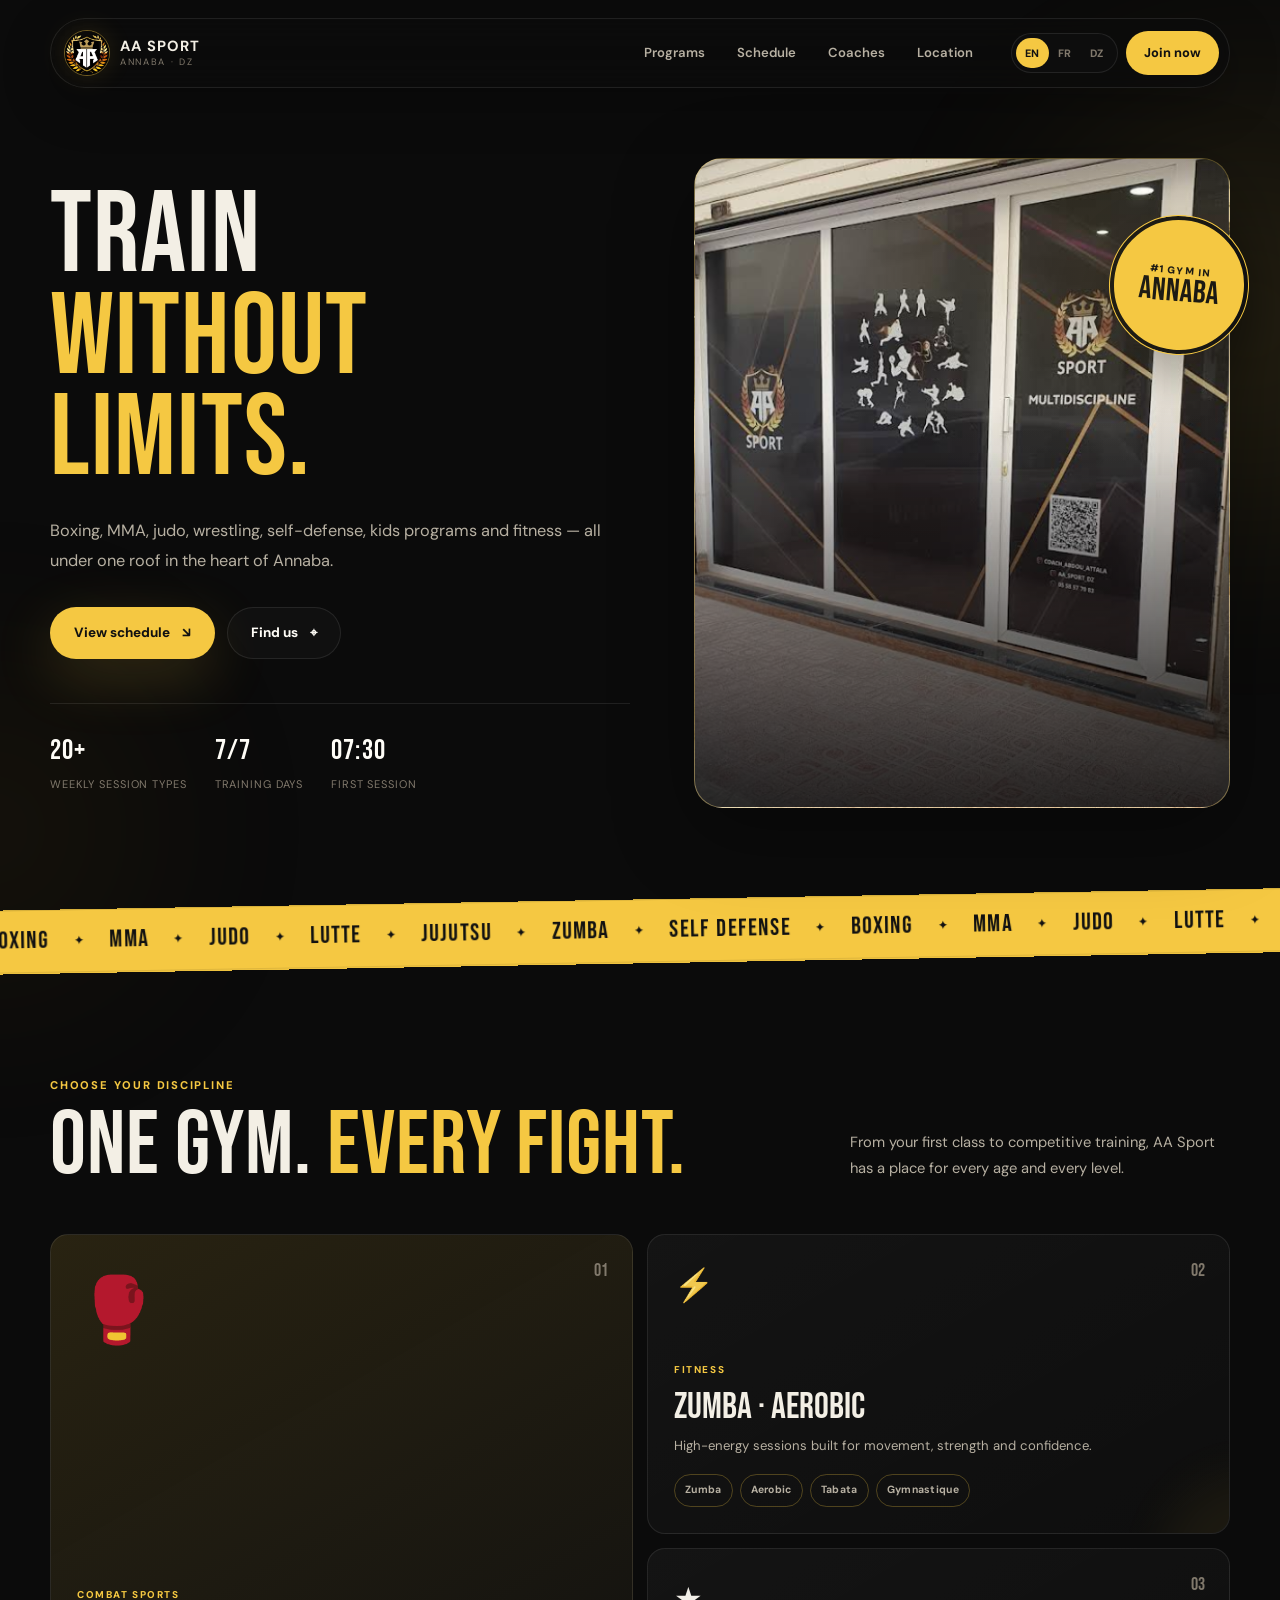
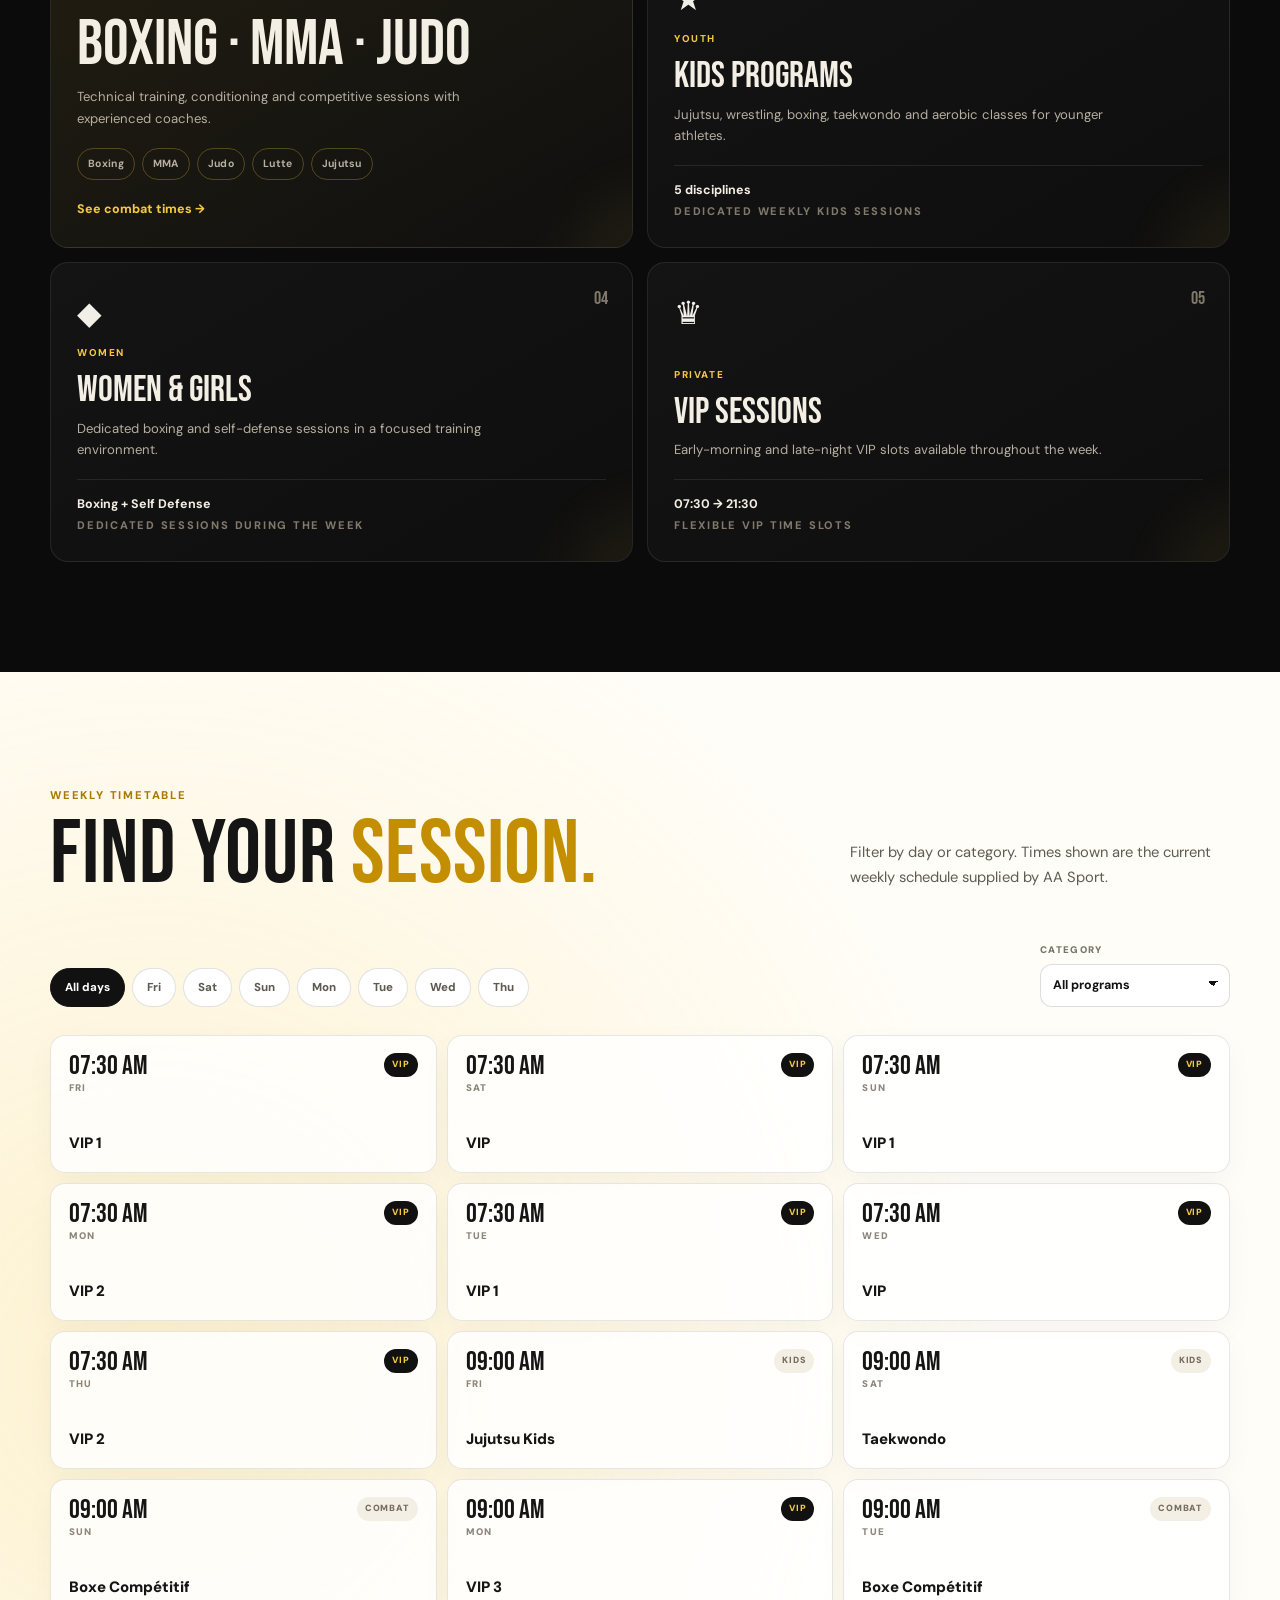
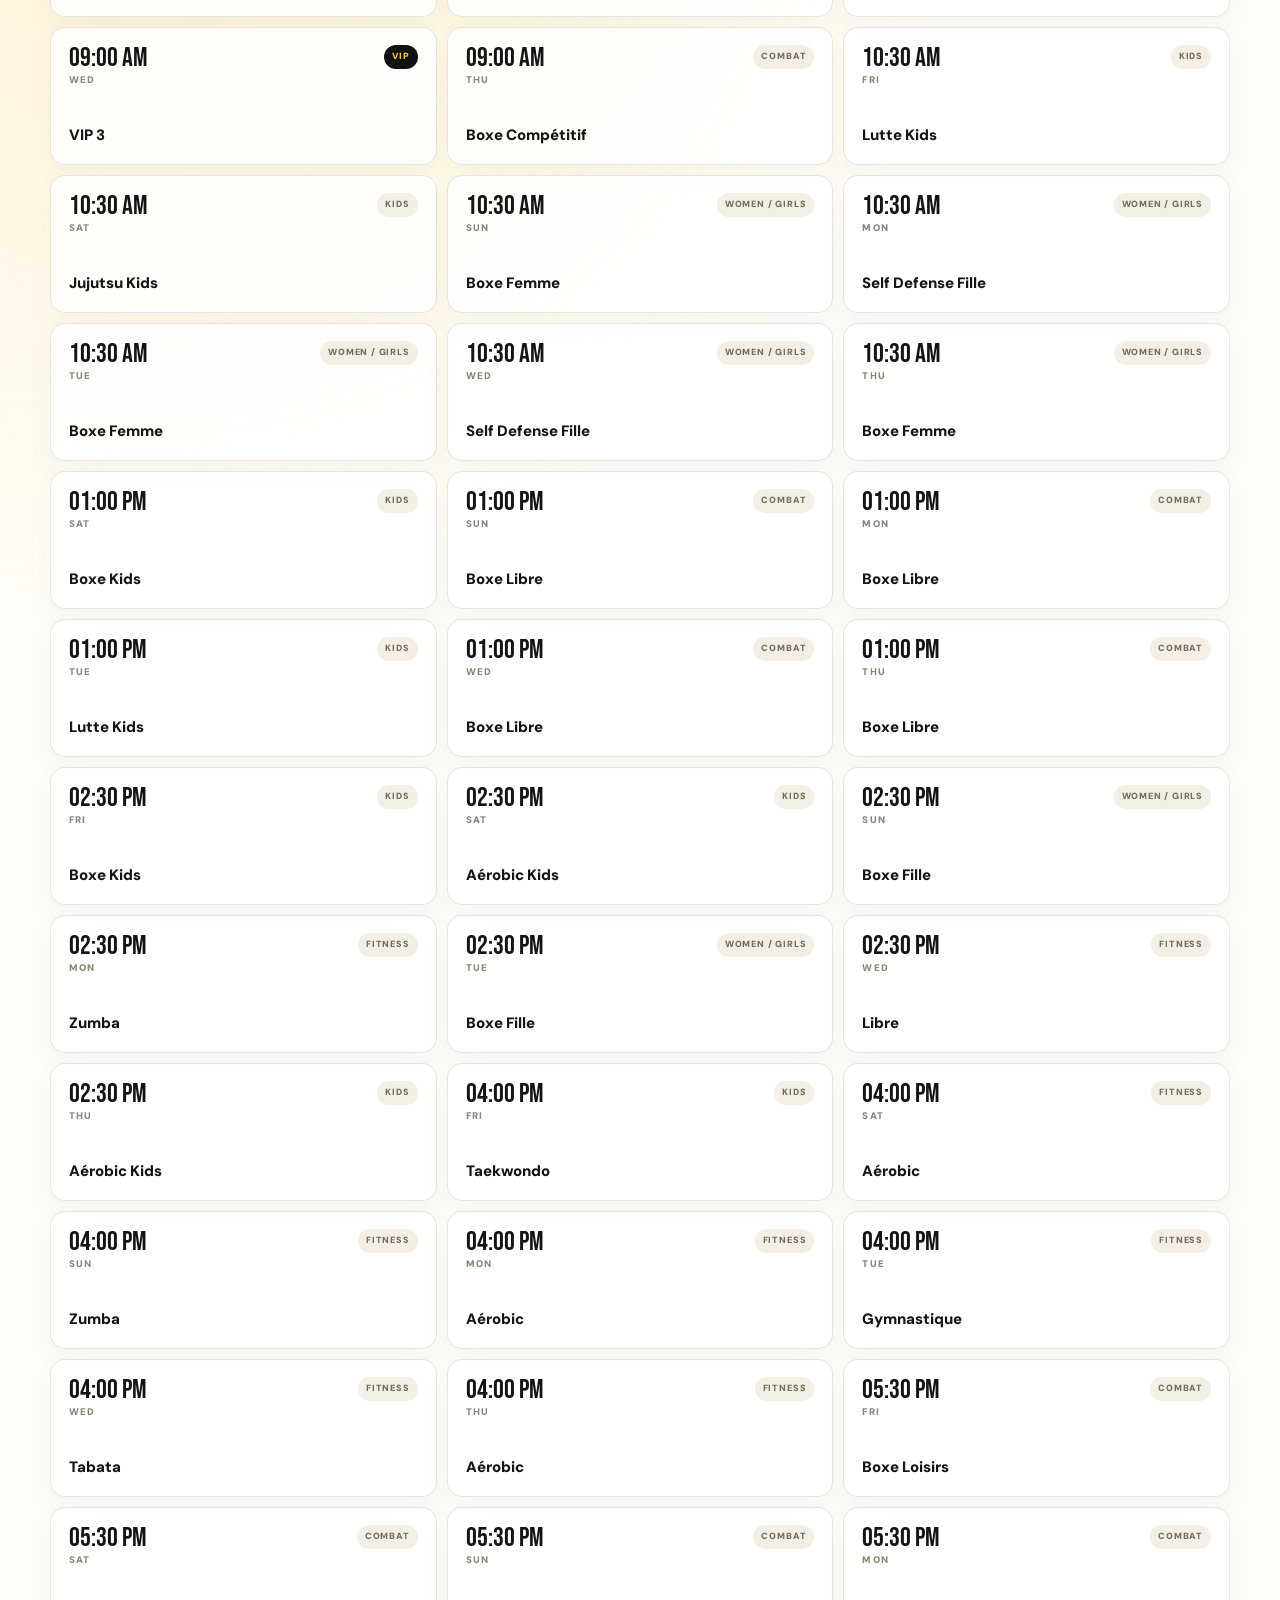
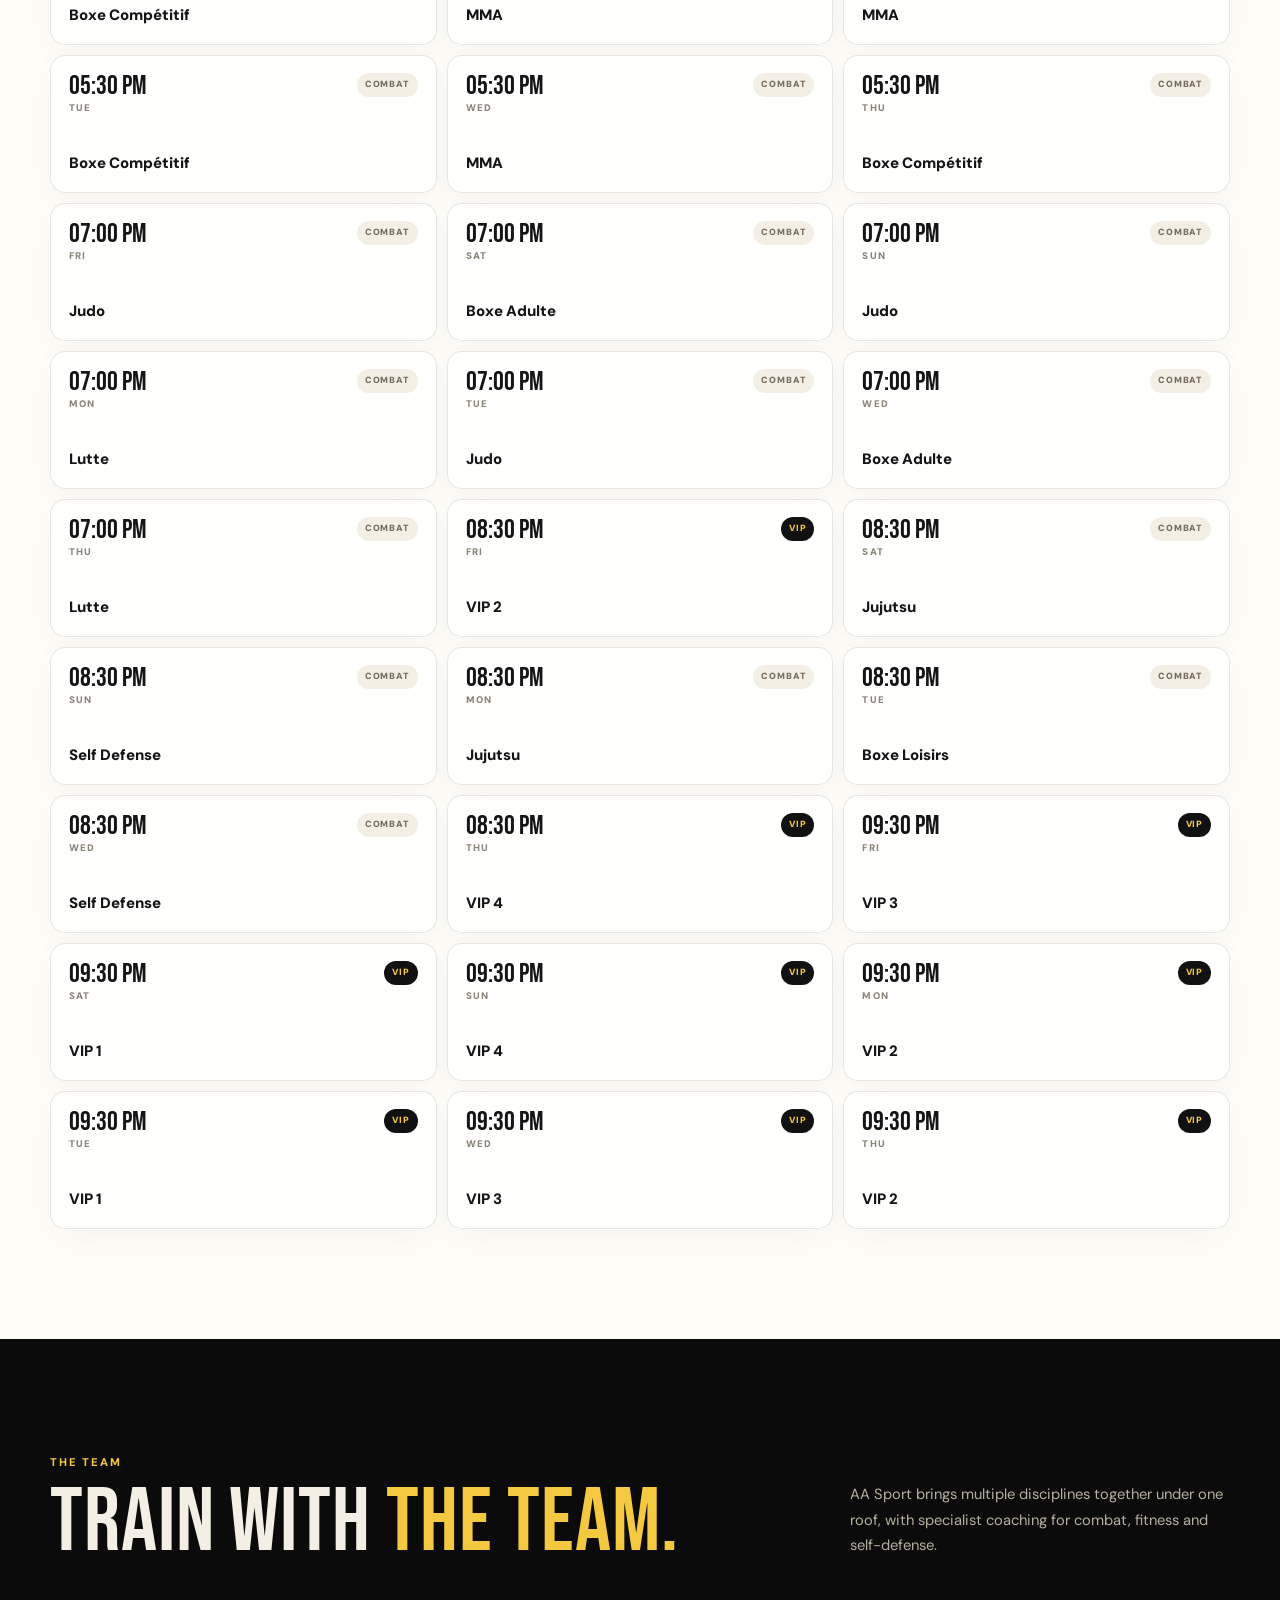
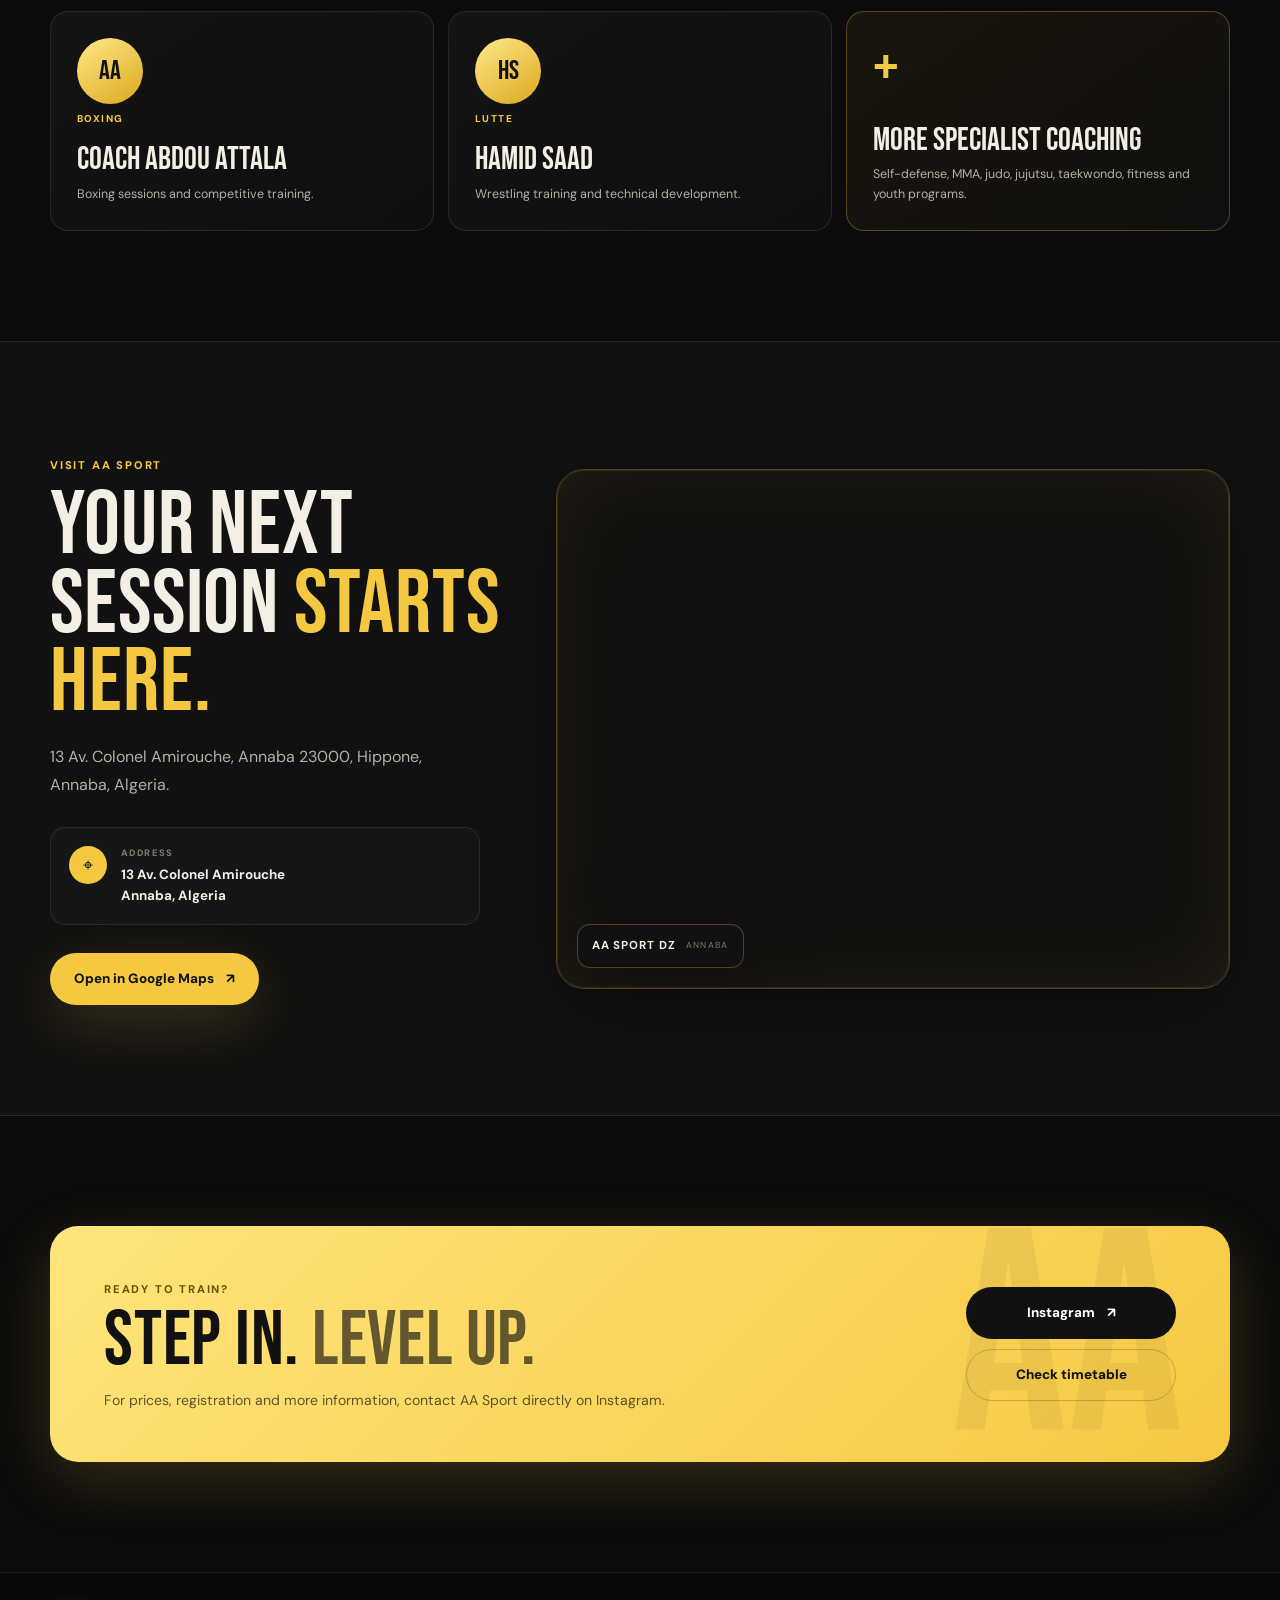
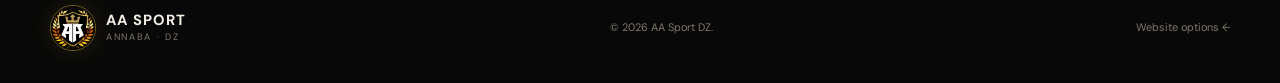
==== commit cfa5bf8c: "Load refined styling on 7000 DZD concept" ====
--- a/basic.html
+++ b/basic.html
@@ -10,6 +10,7 @@
   <link rel="preconnect" href="https://fonts.googleapis.com"><link rel="preconnect" href="https://fonts.gstatic.com" crossorigin>
   <link href="https://fonts.googleapis.com/css2?family=Bebas+Neue&family=DM+Sans:wght@400;500;600;700;800&display=swap" rel="stylesheet">
   <link rel="stylesheet" href="style.css">
+  <link rel="stylesheet" href="proposal.css">
 </head>
 <body>
   <div class="ambient ambient-a" aria-hidden="true"></div><div class="ambient ambient-b" aria-hidden="true"></div>
--- a/proposal.css
+++ b/proposal.css
@@ -0,0 +1,16 @@
+/* Refinements and proposal pages */
+.chooser-page,.concept-page{background:#090909;background-image:radial-gradient(circle at 75% 8%,rgba(245,200,66,.11),transparent 31%),radial-gradient(circle at 15% 80%,rgba(164,112,16,.08),transparent 30%),linear-gradient(180deg,#090909,#0d0d0b 58%,#080808);min-height:100vh}
+.chooser-page:before,.concept-page:before{content:"";position:fixed;inset:0;pointer-events:none;background:linear-gradient(rgba(255,255,255,.012) 1px,transparent 1px),linear-gradient(90deg,rgba(255,255,255,.012) 1px,transparent 1px);background-size:64px 64px;mask-image:linear-gradient(to bottom,rgba(0,0,0,.5),transparent 70%)}
+.brand-logo{width:46px;height:46px;object-fit:cover;border-radius:50%;border:1px solid rgba(245,200,66,.45);box-shadow:0 0 26px rgba(245,200,66,.12)}
+.hero-photo-real{background-image:linear-gradient(to top,rgba(0,0,0,.62),transparent 55%),url('assets/hero.png');background-size:cover;background-position:center}
+.hero-photo-real:before{background:linear-gradient(to top,rgba(0,0,0,.55),transparent 62%),radial-gradient(circle at 75% 18%,rgba(245,200,66,.08),transparent 36%)}
+.hero-stamp-wide{width:138px;height:138px;right:-18px;padding:18px;text-align:center;transform:rotate(5deg)}.hero-stamp-wide b{font-size:2rem;line-height:.9}.hero-stamp-wide span{font-size:.62rem}
+.useful-programs .program-card{min-height:300px}.useful-programs .program-card-large{min-height:614px}.program-tags{display:flex;flex-wrap:wrap;gap:7px;margin-top:18px}.program-tags b{font-family:var(--body);font-size:.65rem;letter-spacing:.03em;padding:7px 10px;border:1px solid var(--line-strong);border-radius:999px;color:var(--text-soft);font-weight:700}.text-link{display:inline-block;margin-top:20px;color:var(--gold);font-size:.78rem;font-weight:800}.program-detail{display:flex;flex-direction:column;gap:3px;margin-top:18px;padding-top:15px;border-top:1px solid var(--line)}.program-detail strong{font-size:.78rem}.program-detail span{font-size:.69rem;color:var(--muted)}
+.coach-roster{display:grid;grid-template-columns:repeat(3,1fr);gap:14px}.coach-feature,.coach-more{min-height:220px;padding:26px;border:1px solid var(--line);border-radius:var(--radius);background:linear-gradient(145deg,rgba(255,255,255,.04),rgba(255,255,255,.015));display:flex;flex-direction:column;justify-content:space-between}.coach-avatar{width:66px;height:66px;display:grid;place-items:center;border-radius:50%;background:linear-gradient(145deg,#ffe98a,var(--gold-2));color:#111;font-family:var(--display);font-size:1.7rem}.coach-feature span{color:var(--gold);font-size:.62rem;font-weight:800;letter-spacing:.14em}.coach-feature h3,.coach-more h3{font-family:var(--display);font-size:2rem;font-weight:400;margin-top:5px}.coach-feature p,.coach-more p{font-size:.78rem;color:var(--text-soft)}.coach-more{border-color:var(--line-strong);background:linear-gradient(145deg,var(--gold-faint),rgba(255,255,255,.02))}.coach-more>span{font-family:var(--display);font-size:4rem;color:var(--gold);line-height:1}
+/* chooser */
+.chooser{padding:88px 0 46px}.chooser-head{max-width:800px;margin:0 auto 52px;text-align:center}.chooser-logo{width:82px;height:82px;border-radius:50%;object-fit:cover;margin:0 auto 22px;box-shadow:0 0 55px rgba(245,200,66,.18)}.chooser-kicker{font-size:.68rem;letter-spacing:.18em;color:var(--gold);font-weight:800}.chooser-head h1{font-family:var(--display);font-size:clamp(4.5rem,9vw,8rem);font-weight:400;line-height:.9;margin:12px 0 18px}.chooser-head h1 em{font-style:normal;color:var(--gold)}.chooser-head p{max-width:650px;margin:auto;color:var(--text-soft);line-height:1.75}.package-grid{display:grid;grid-template-columns:repeat(3,1fr);gap:16px;align-items:stretch}.package-card{position:relative;padding:27px;border:1px solid var(--line);border-radius:24px;background:linear-gradient(155deg,rgba(255,255,255,.055),rgba(255,255,255,.015));min-height:520px;display:flex;flex-direction:column;transition:.3s ease}.package-card:hover{transform:translateY(-6px);border-color:var(--line-strong);box-shadow:0 22px 70px rgba(0,0,0,.32)}.package-mid{background:linear-gradient(155deg,rgba(245,200,66,.07),rgba(255,255,255,.018))}.package-best{border-color:rgba(245,200,66,.45);background:linear-gradient(155deg,rgba(245,200,66,.16),rgba(255,255,255,.02));box-shadow:0 0 70px rgba(245,200,66,.08)}.best-badge{position:absolute;right:22px;top:-13px;background:var(--gold);color:#111;border-radius:999px;padding:6px 12px;font-size:.62rem;font-weight:900;letter-spacing:.12em}.package-top{display:flex;justify-content:space-between;color:var(--muted);font-size:.72rem}.package-top strong{color:var(--gold);font-size:.83rem}.package-card h2{font-family:var(--display);font-size:3.4rem;font-weight:400;margin:38px 0 12px}.package-card p{color:var(--text-soft);font-size:.86rem;line-height:1.7;min-height:88px}.package-card ul{list-style:none;margin:26px 0;display:grid;gap:11px}.package-card li{font-size:.78rem;color:#d7d0c3;padding-left:18px;position:relative}.package-card li:before{content:"+";position:absolute;left:0;color:var(--gold);font-weight:900}.package-open{margin-top:auto;border-top:1px solid var(--line);padding-top:20px;color:var(--gold);font-weight:800;font-size:.78rem}.chooser-foot{text-align:center;color:var(--muted);font-size:.68rem;letter-spacing:.1em;margin-top:45px}.chooser-foot span{color:var(--gold);margin:0 6px}
+/* advanced + complete */
+.concept-hero{min-height:94vh;padding-top:132px;padding-bottom:70px;display:grid;grid-template-columns:1fr .9fr;gap:55px;align-items:center}.concept-hero h1,.premium-copy h1{font-family:var(--display);font-size:clamp(5rem,9vw,8.5rem);font-weight:400;line-height:.86;margin:16px 0 26px}.concept-hero h1 em,.premium-copy h1 em{font-style:normal;color:var(--gold)}.concept-hero-copy>p,.premium-copy>p{max-width:620px;color:var(--text-soft);line-height:1.8}.concept-hero-media{position:relative;height:650px;border-radius:28px;overflow:hidden;border:1px solid var(--line-strong)}.concept-hero-media img{width:100%;height:100%;object-fit:cover}.concept-hero-media:after{content:"";position:absolute;inset:0;background:linear-gradient(to top,rgba(0,0,0,.65),transparent 55%)}.media-label{position:absolute;z-index:2;bottom:24px;left:24px;right:24px;padding:18px;border:1px solid rgba(255,255,255,.14);border-radius:16px;background:rgba(8,8,8,.58);backdrop-filter:blur(12px);display:flex;justify-content:space-between;gap:20px}.media-label strong{color:var(--gold)}.media-label span{color:var(--text-soft);font-size:.78rem}.quick-nav{display:grid;grid-template-columns:repeat(4,1fr);border-block:1px solid var(--line)}.quick-nav a{padding:22px 18px;display:flex;gap:13px;align-items:center;border-right:1px solid var(--line);font-size:.78rem;font-weight:700}.quick-nav b{color:var(--gold);font-family:var(--display);font-size:1.3rem;font-weight:400}.advanced-program-grid{display:grid;grid-template-columns:repeat(4,1fr);gap:14px}.advanced-program-grid article,.premium-programs article,.membership-grid article{padding:25px;border:1px solid var(--line);border-radius:var(--radius);background:rgba(255,255,255,.025);min-height:260px}.advanced-program-grid span,.premium-programs span,.membership-grid span{font-size:.62rem;color:var(--gold);font-weight:800;letter-spacing:.15em}.advanced-program-grid h3,.premium-programs h3,.membership-grid h3{font-family:var(--display);font-size:2.25rem;font-weight:400;line-height:1;margin:45px 0 12px}.advanced-program-grid p,.premium-programs p,.membership-grid p{font-size:.8rem;color:var(--text-soft)}.advanced-program-grid small{display:block;margin-top:18px;color:var(--muted)}.experience-section,.membership-section{background:linear-gradient(135deg,#f6f1e5,#fff);color:#121212}.experience-section .kicker,.membership-section .kicker{color:#a47800}.split-feature{display:grid;grid-template-columns:1fr .8fr;gap:60px;align-items:center}.split-feature h2,.facility-copy h2{font-family:var(--display);font-size:clamp(4rem,7vw,6.6rem);font-weight:400;line-height:.9;margin:12px 0 24px}.split-feature h2 em,.facility-copy h2 em{font-style:normal;color:#b98700}.split-feature>div>p{color:#5f5a51;max-width:600px}.split-feature img{width:100%;height:520px;object-fit:cover;border-radius:24px}.feature-list{display:grid;grid-template-columns:repeat(3,1fr);gap:12px;margin-top:38px}.feature-list div{padding-top:15px;border-top:1px solid rgba(0,0,0,.14);display:flex;flex-direction:column}.feature-list b{font-family:var(--display);font-size:1.7rem}.feature-list span{font-size:.7rem;color:#6d675e}.premium-contact{background:#111}.split-contact{display:grid;grid-template-columns:.8fr 1.2fr;gap:50px;align-items:center}.split-contact h2{font-family:var(--display);font-size:clamp(4rem,7vw,6.8rem);font-weight:400;line-height:.9;margin:12px 0 22px}.split-contact h2 em{font-style:normal;color:var(--gold)}.split-contact p{color:var(--text-soft);max-width:460px;margin-bottom:26px}.split-contact iframe{width:100%;height:450px;border:0;border-radius:22px;filter:saturate(.65) contrast(1.05)}
+.premium-hero{min-height:100vh;padding:138px 0 70px}.premium-hero-inner{display:grid;grid-template-columns:1.05fr .95fr;gap:54px;align-items:center}.premium-media{height:680px;position:relative;border-radius:32px;overflow:hidden;border:1px solid var(--line-strong)}.premium-media>img{width:100%;height:100%;object-fit:cover}.premium-media:after{content:"";position:absolute;inset:0;background:linear-gradient(to top,rgba(0,0,0,.58),transparent 60%)}.premium-seal{position:absolute;z-index:2;right:22px;bottom:22px;background:#101010;border:1px solid var(--line-strong);border-radius:18px;padding:12px 14px;display:flex;align-items:center;gap:9px}.premium-seal img{width:38px;height:38px;border-radius:50%}.premium-seal span{font-size:.65rem;font-weight:900;letter-spacing:.15em}.premium-stats{display:flex;gap:30px;margin-top:42px;border-top:1px solid var(--line);padding-top:22px}.premium-stats div{display:flex;flex-direction:column}.premium-stats strong{font-family:var(--display);font-size:2rem;font-weight:400}.premium-stats span{font-size:.66rem;color:var(--muted);text-transform:uppercase}.brand-strip{padding:15px 20px;background:var(--gold);color:#111;white-space:nowrap;overflow:hidden;text-align:center;font-family:var(--display);font-size:1.35rem;letter-spacing:.08em}.brand-strip b{font-family:var(--body);font-size:.65rem;margin:0 13px}.premium-programs{display:grid;grid-template-columns:repeat(2,1fr);gap:14px}.premium-programs .wide{grid-column:1/-1;min-height:320px;background:linear-gradient(135deg,rgba(245,200,66,.12),rgba(255,255,255,.02))}.premium-programs .wide h3{font-size:4rem}.premium-programs a{display:inline-block;margin-top:25px;color:var(--gold);font-weight:800;font-size:.78rem}.membership-section .section-head p{color:#625d54}.membership-grid{display:grid;grid-template-columns:repeat(3,1fr);gap:14px}.membership-grid article{background:#fff;border-color:rgba(0,0,0,.11)}.membership-grid span{color:#a47800}.membership-grid p{color:#655f56}.membership-grid small{display:block;margin-top:25px;color:#857e73}.membership-grid .membership-featured{background:#111;color:white;border-color:#111}.membership-grid .membership-featured p{color:#c9c2b6}.facility-showcase{background:#111}.facility-grid{display:grid;grid-template-columns:.85fr 1.15fr;gap:55px;align-items:center}.facility-copy p,.facility-copy li{color:var(--text-soft)}.facility-copy ul{list-style:none;display:grid;gap:10px;margin-top:28px}.facility-copy li:before{content:"+";color:var(--gold);margin-right:10px}.facility-media img{width:100%;height:560px;object-fit:cover;border-radius:26px}.faq-list{max-width:900px}.faq-list details{border-top:1px solid var(--line);padding:20px 2px}.faq-list details:last-child{border-bottom:1px solid var(--line)}.faq-list summary{cursor:pointer;font-weight:800}.faq-list p{color:var(--text-soft);font-size:.85rem;max-width:720px;padding-top:12px}.premium-join{padding:34px;border-radius:28px;background:var(--gold);color:#111;display:grid;grid-template-columns:auto 1fr auto;align-items:center;gap:28px}.premium-join>img{width:82px;height:82px;border-radius:50%}.premium-join .kicker{color:#5d4700}.premium-join h2{font-family:var(--display);font-size:3.6rem;font-weight:400;line-height:.9}.premium-join h2 em{font-style:normal;color:#5d4700}.premium-join p{font-size:.8rem;margin-top:8px;color:#574710}
+@media(max-width:900px){.package-grid,.advanced-program-grid,.membership-grid{grid-template-columns:1fr}.package-card{min-height:430px}.concept-hero,.premium-hero-inner,.split-feature,.split-contact,.facility-grid{grid-template-columns:1fr}.concept-hero-media,.premium-media{height:520px}.quick-nav{grid-template-columns:repeat(2,1fr)}.coach-roster{grid-template-columns:1fr}.premium-programs{grid-template-columns:1fr}.premium-programs .wide{grid-column:auto}.premium-join{grid-template-columns:1fr;text-align:left}.feature-list{grid-template-columns:1fr 1fr}.hero-stamp-wide{right:8px}}
+@media(max-width:600px){.chooser{padding-top:55px}.chooser-head h1{font-size:4.5rem}.package-card{padding:22px}.concept-hero h1,.premium-copy h1{font-size:4.7rem}.concept-hero-media,.premium-media{height:430px}.media-label{flex-direction:column}.quick-nav{grid-template-columns:1fr 1fr}.feature-list{grid-template-columns:1fr}.premium-programs .wide h3{font-size:3rem}.coach-roster{gap:10px}.useful-programs .program-card-large{min-height:430px}}
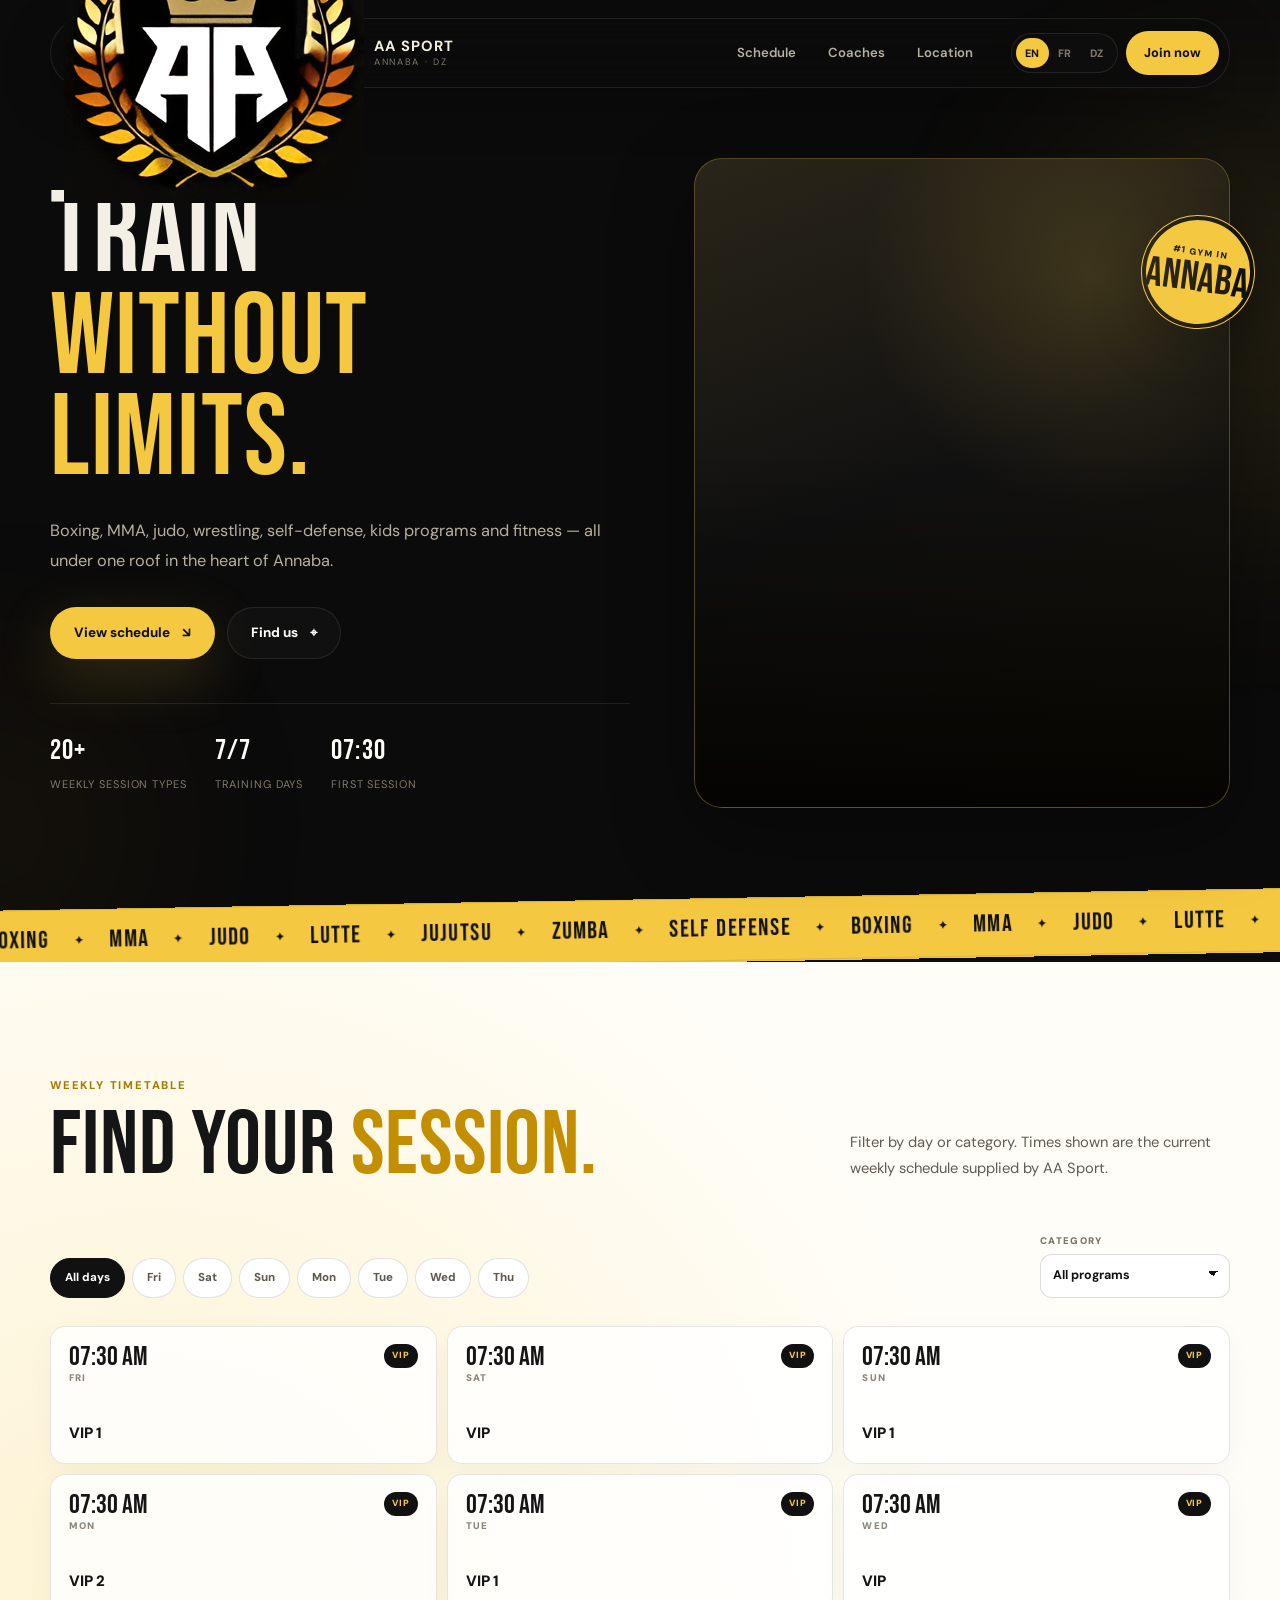
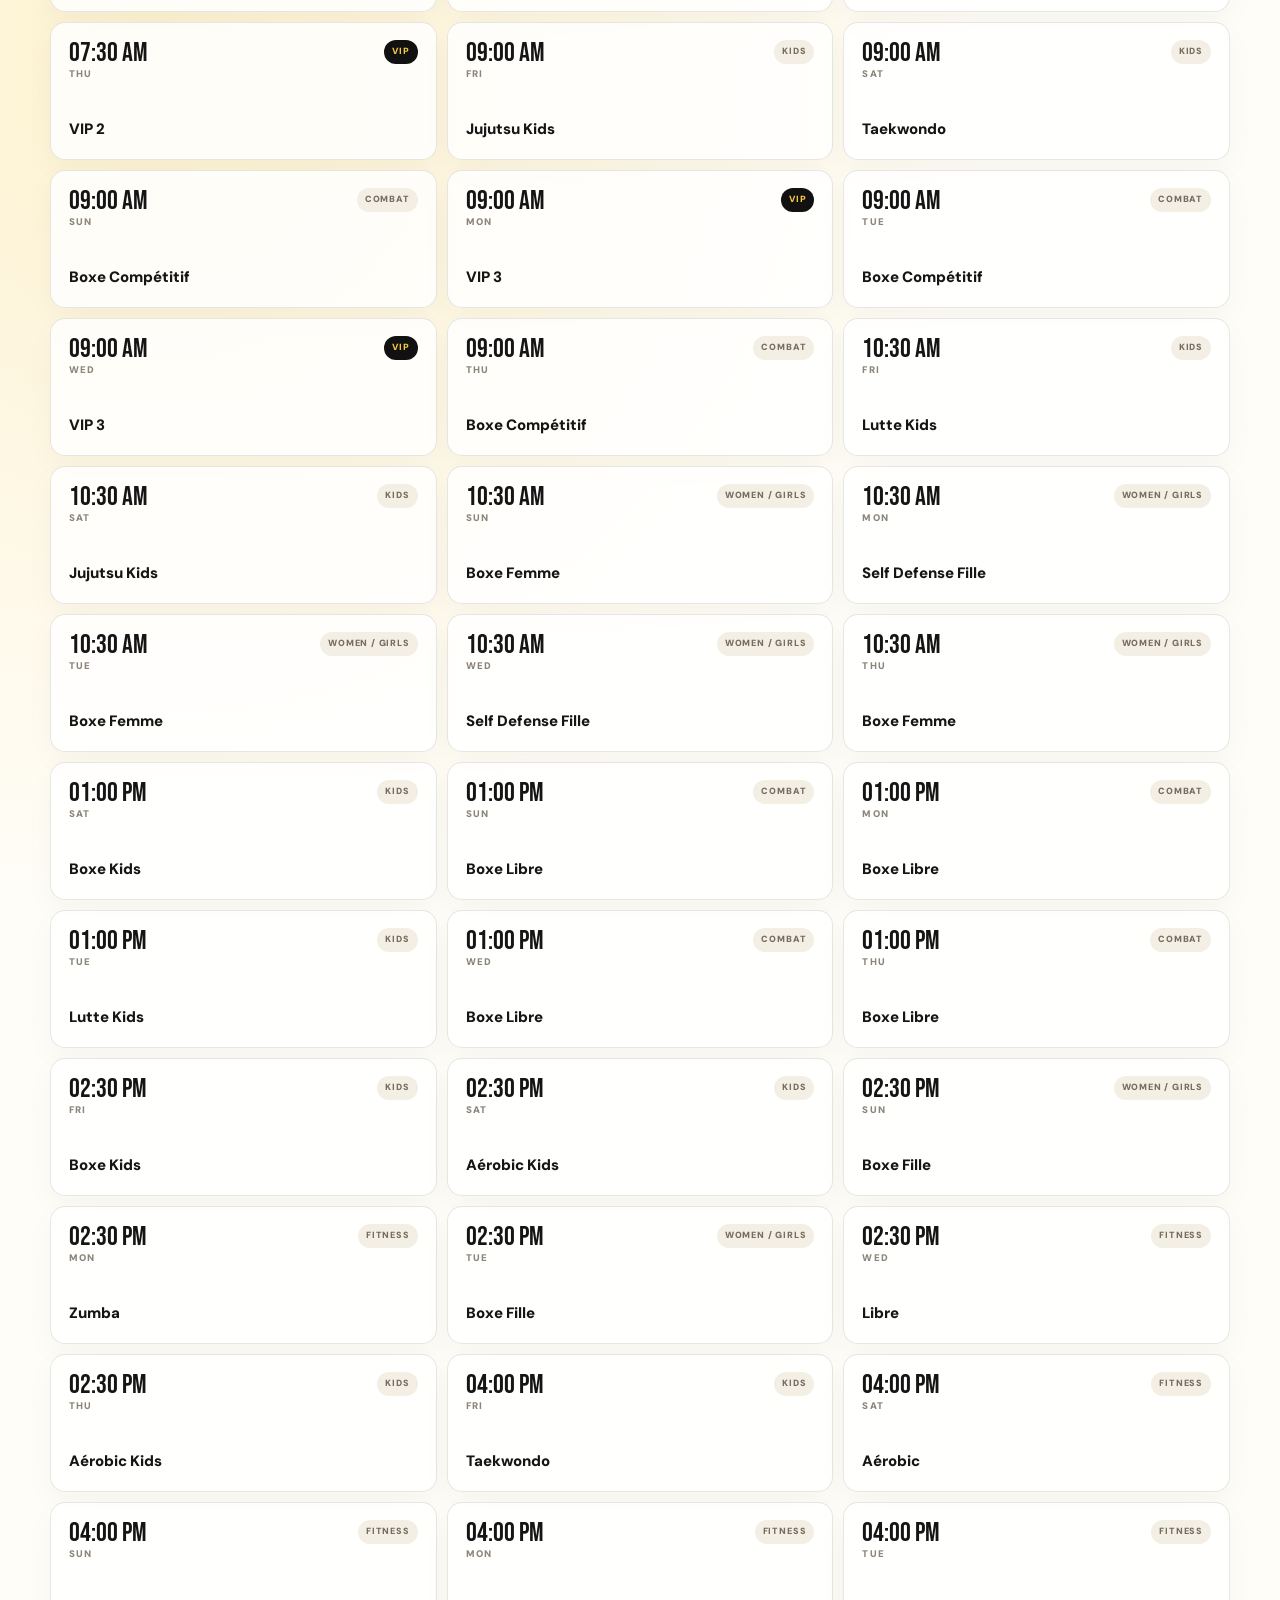
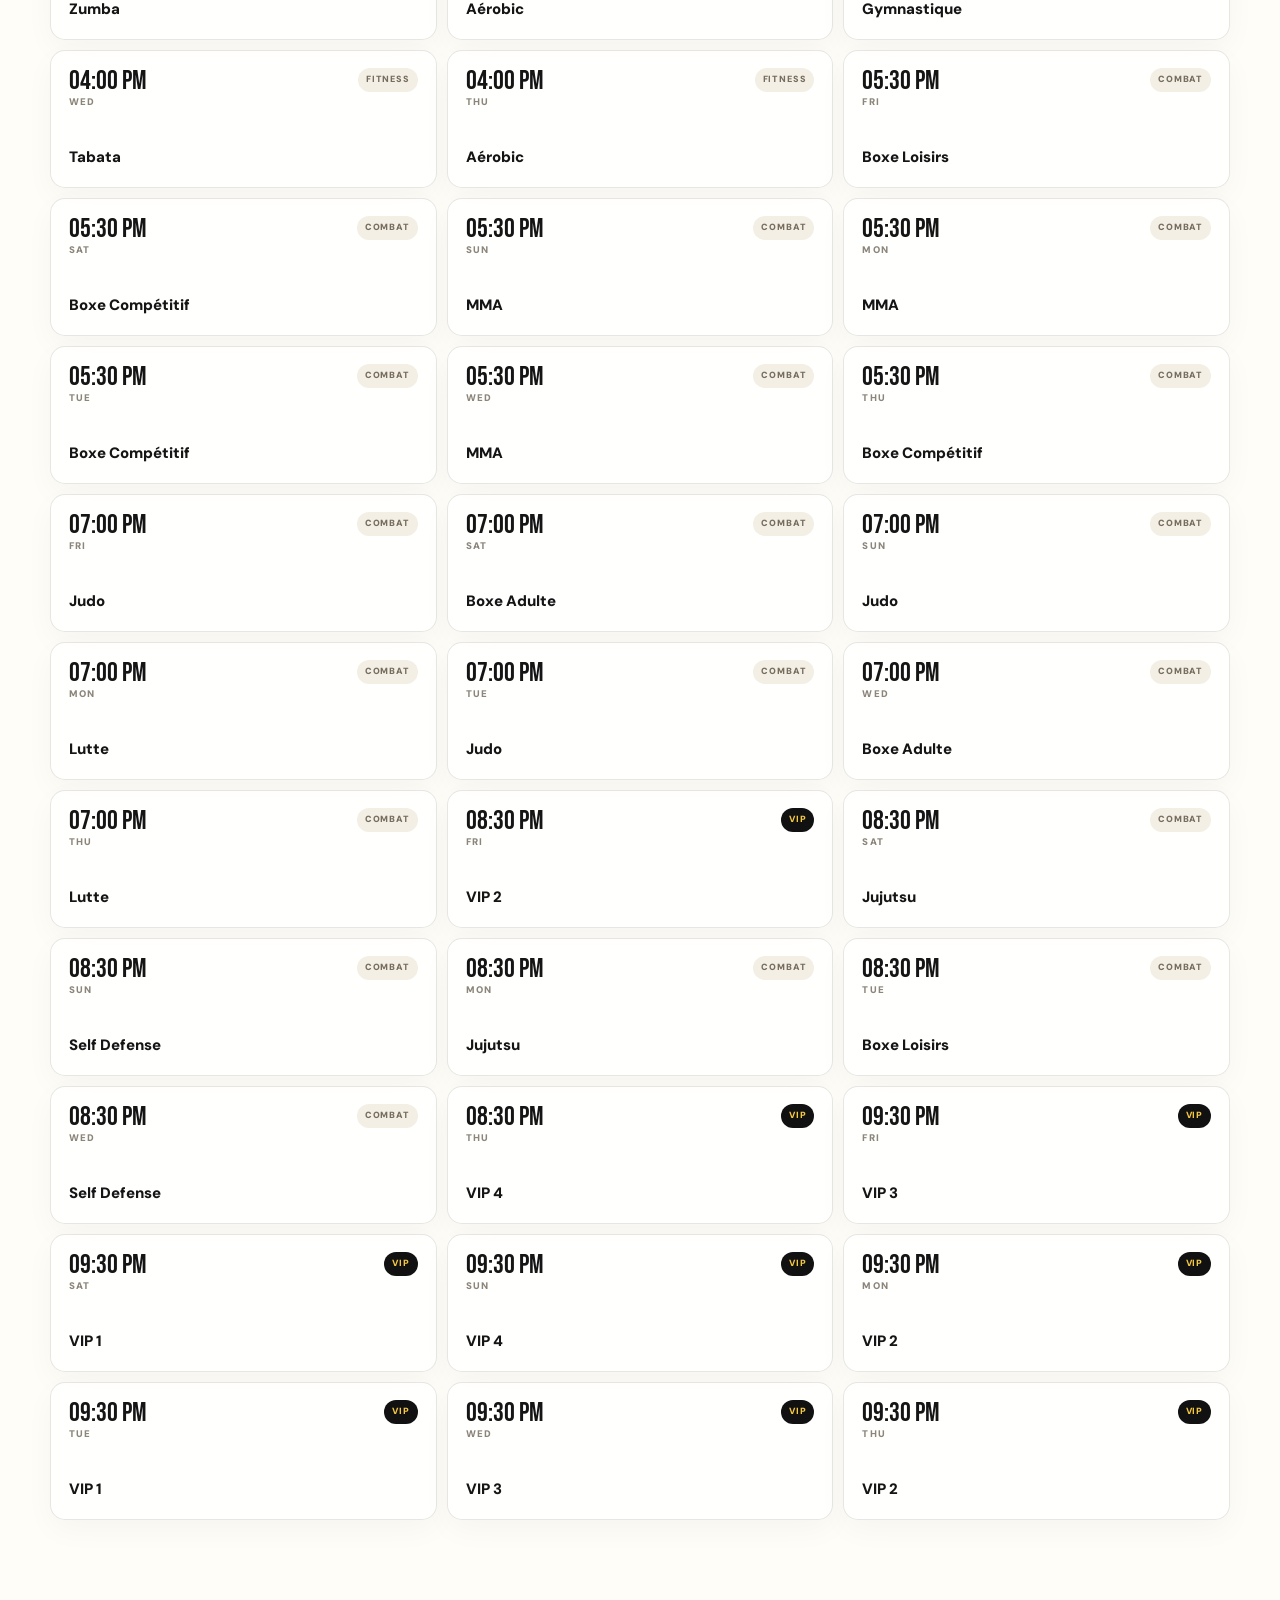
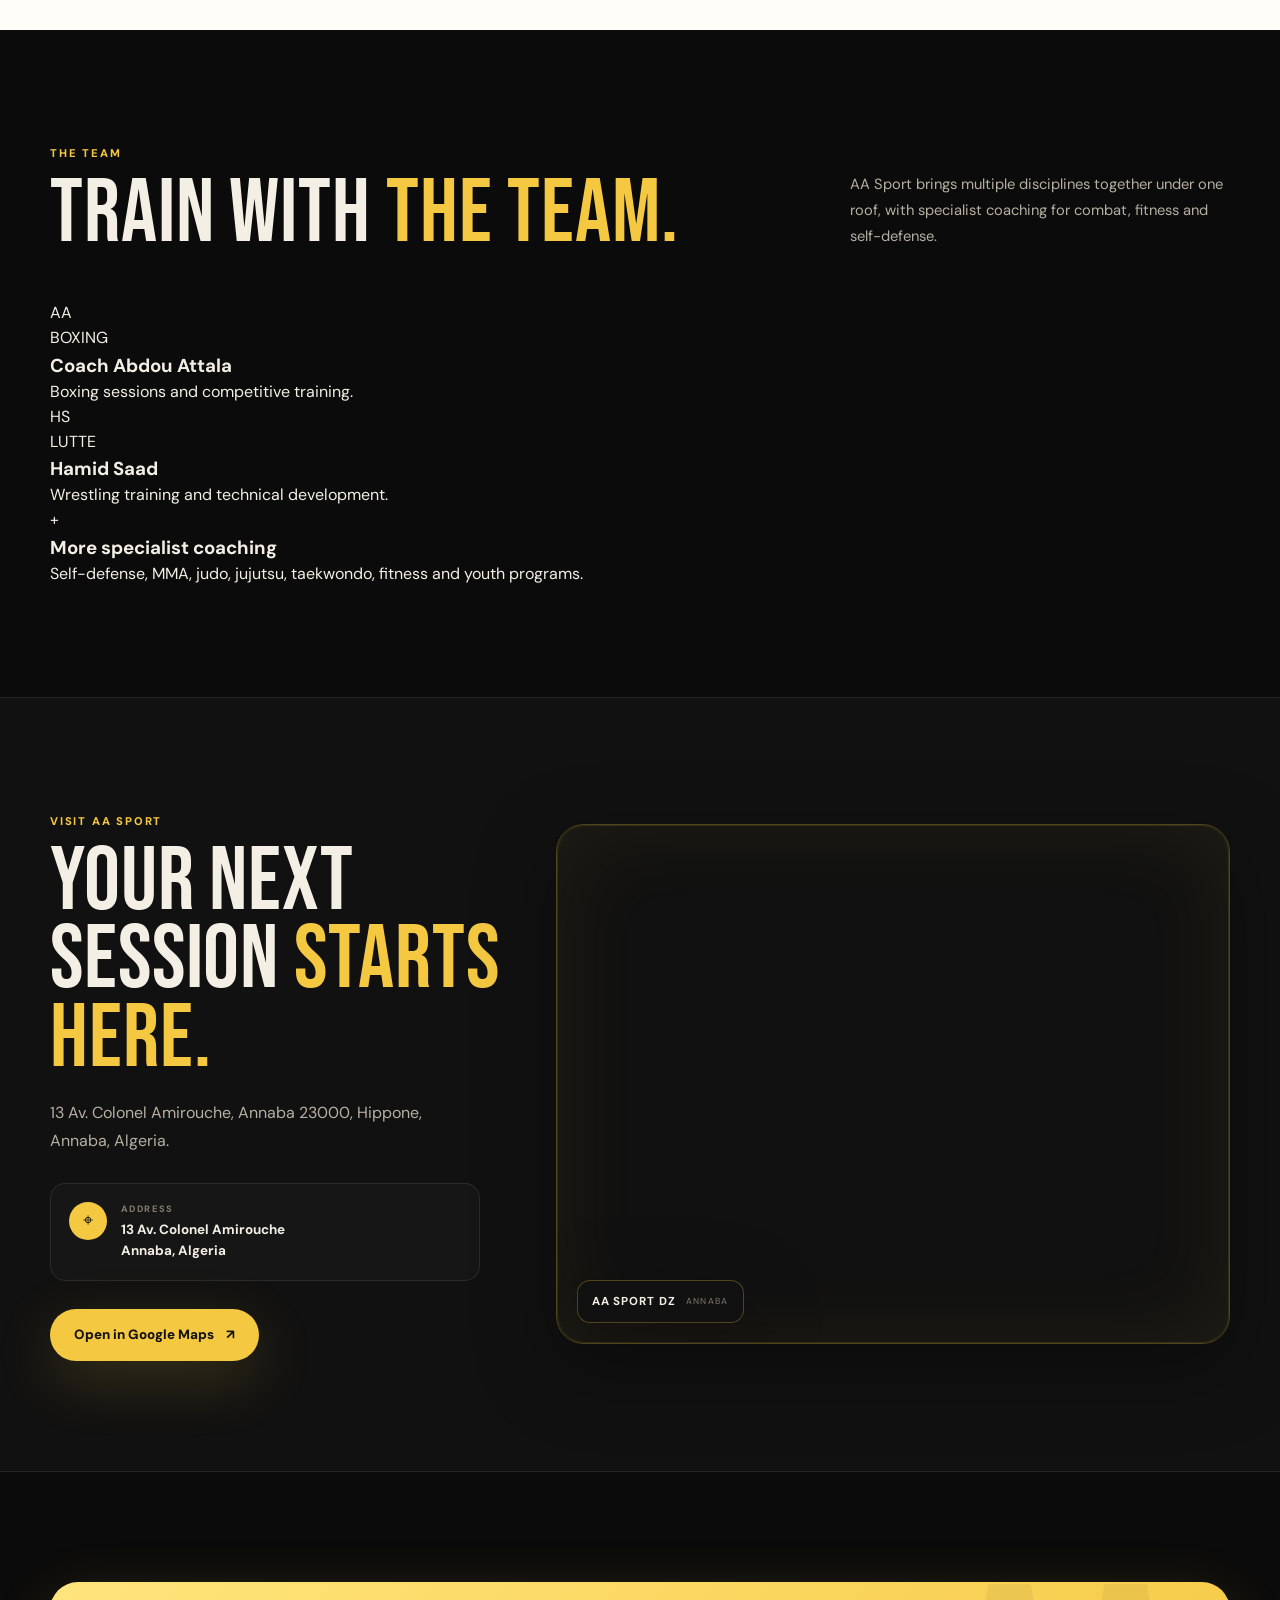
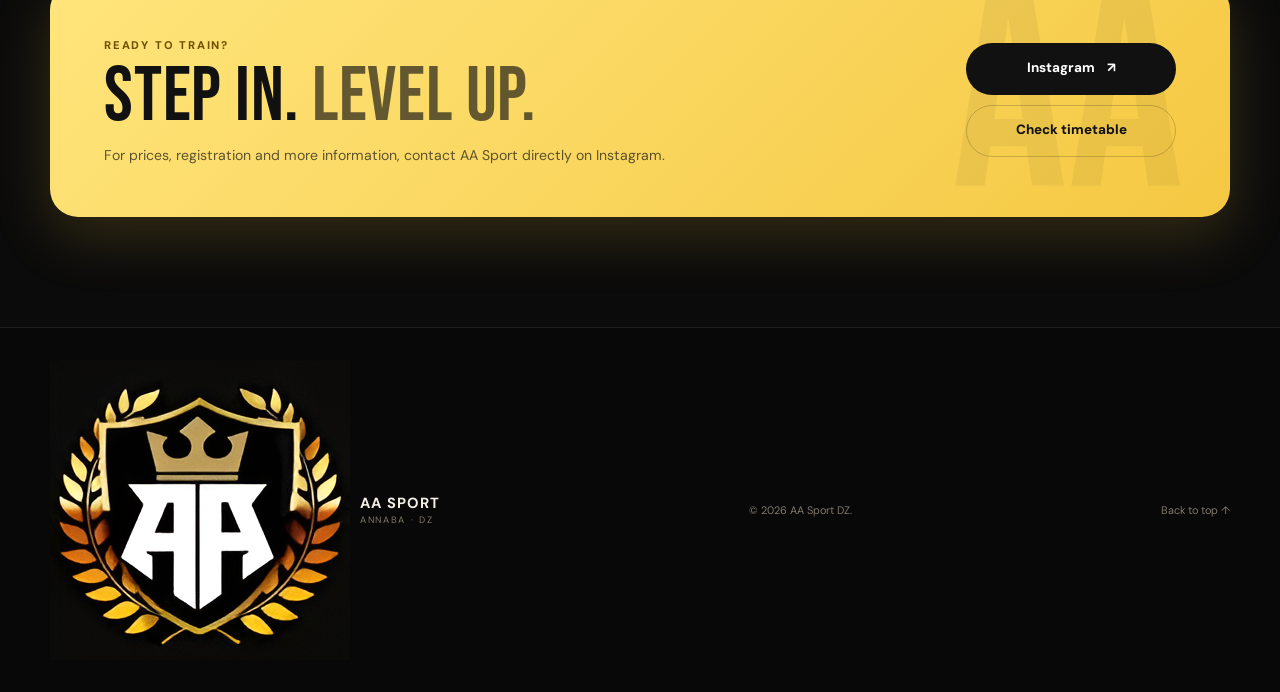
==== commit 99b37c13: "Remove programs section and simplify navigation" ====
--- a/basic.html
+++ b/basic.html
@@ -10,13 +10,12 @@
   <link rel="preconnect" href="https://fonts.googleapis.com"><link rel="preconnect" href="https://fonts.gstatic.com" crossorigin>
   <link href="https://fonts.googleapis.com/css2?family=Bebas+Neue&family=DM+Sans:wght@400;500;600;700;800&display=swap" rel="stylesheet">
   <link rel="stylesheet" href="style.css">
-  <link rel="stylesheet" href="proposal.css">
 </head>
 <body>
   <div class="ambient ambient-a" aria-hidden="true"></div><div class="ambient ambient-b" aria-hidden="true"></div>
   <header class="site-header"><nav class="navigation shell">
     <a class="brand" href="#top"><img src="assets/Icon.png" class="brand-logo" alt="AA Sport"><span class="brand-copy"><strong>AA SPORT</strong><small>ANNABA · DZ</small></span></a>
-    <div class="nav-links" id="navLinks"><a href="#programs" data-i18n="navPrograms">Programs</a><a href="#schedule" data-i18n="navSchedule">Schedule</a><a href="#coaches" data-i18n="navCoaches">Coaches</a><a href="#location" data-i18n="navLocation">Location</a></div>
+    <div class="nav-links" id="navLinks"><a href="#schedule" data-i18n="navSchedule">Schedule</a><a href="#coaches" data-i18n="navCoaches">Coaches</a><a href="#location" data-i18n="navLocation">Location</a></div>
     <div class="nav-actions"><div class="lang-switcher"><button class="lang-btn active" data-lang="en">EN</button><button class="lang-btn" data-lang="fr">FR</button><button class="lang-btn" data-lang="ar">DZ</button></div><a class="nav-cta" href="#contact" data-i18n="joinNow">Join now</a><button class="menu-toggle" id="menuToggle" aria-label="Open menu"><span></span><span></span></button></div>
   </nav></header>
 
@@ -28,16 +27,6 @@
 
     <section class="ticker"><div class="ticker-track"><span>BOXING</span><b>✦</b><span>MMA</span><b>✦</b><span>JUDO</span><b>✦</b><span>LUTTE</span><b>✦</b><span>JUJUTSU</span><b>✦</b><span>ZUMBA</span><b>✦</b><span>SELF DEFENSE</span><b>✦</b><span>BOXING</span><b>✦</b><span>MMA</span><b>✦</b><span>JUDO</span><b>✦</b><span>LUTTE</span><b>✦</b></div></section>
 
-    <section class="section shell" id="programs"><div class="section-head reveal"><div><span class="kicker" data-i18n="programKicker">Choose your discipline</span><h2 data-i18n="programTitle">ONE GYM. <em>EVERY FIGHT.</em></h2></div><p data-i18n="programIntro">From your first class to competitive training, AA Sport has a place for every age and every level.</p></div>
-      <div class="program-grid useful-programs">
-        <article class="program-card program-card-large reveal"><div class="program-index">01</div><div class="program-icon">🥊</div><div class="program-copy"><span data-i18n="combatLabel">Combat sports</span><h3 data-i18n="combatTitle">Boxing · MMA · Judo</h3><p data-i18n="combatText">Technical training, conditioning and competitive sessions with experienced coaches.</p><div class="program-tags"><b>Boxing</b><b>MMA</b><b>Judo</b><b>Lutte</b><b>Jujutsu</b></div><a href="#schedule" class="text-link">See combat times →</a></div></article>
-        <article class="program-card reveal"><div class="program-index">02</div><div class="program-icon">⚡</div><div class="program-copy"><span data-i18n="fitnessLabel">Fitness</span><h3 data-i18n="fitnessTitle">Zumba · Aerobic</h3><p data-i18n="fitnessText">High-energy sessions built for movement, strength and confidence.</p><div class="program-tags"><b>Zumba</b><b>Aerobic</b><b>Tabata</b><b>Gymnastique</b></div></div></article>
-        <article class="program-card reveal"><div class="program-index">03</div><div class="program-icon">★</div><div class="program-copy"><span data-i18n="kidsLabel">Youth</span><h3 data-i18n="kidsTitle">Kids programs</h3><p data-i18n="kidsText">Jujutsu, wrestling, boxing, taekwondo and aerobic classes for younger athletes.</p><div class="program-detail"><strong>5 disciplines</strong><span>Dedicated weekly kids sessions</span></div></div></article>
-        <article class="program-card reveal"><div class="program-index">04</div><div class="program-icon">◆</div><div class="program-copy"><span data-i18n="womenLabel">Women</span><h3 data-i18n="womenTitle">Women & girls</h3><p data-i18n="womenText">Dedicated boxing and self-defense sessions in a focused training environment.</p><div class="program-detail"><strong>Boxing + Self Defense</strong><span>Dedicated sessions during the week</span></div></div></article>
-        <article class="program-card reveal"><div class="program-index">05</div><div class="program-icon">♛</div><div class="program-copy"><span data-i18n="vipLabel">Private</span><h3 data-i18n="vipTitle">VIP sessions</h3><p data-i18n="vipText">Early-morning and late-night VIP slots available throughout the week.</p><div class="program-detail"><strong>07:30 → 21:30</strong><span>Flexible VIP time slots</span></div></div></article>
-      </div>
-    </section>
-
     <section class="section schedule-section" id="schedule"><div class="shell"><div class="section-head schedule-heading reveal"><div><span class="kicker" data-i18n="scheduleKicker">Weekly timetable</span><h2 data-i18n="scheduleTitle">FIND YOUR <em>SESSION.</em></h2></div><p data-i18n="scheduleIntro">Filter by day or category. Times shown are the current weekly schedule supplied by AA Sport.</p></div><div class="schedule-toolbar reveal"><div class="day-filters" id="dayFilters"></div><label class="category-select"><span data-i18n="filterLabel">Category</span><select id="categoryFilter"><option value="all" data-i18n="filterAll">All programs</option><option value="kids" data-i18n="filterKids">Kids</option><option value="women" data-i18n="filterWomen">Women / Girls</option><option value="combat" data-i18n="filterCombat">Combat</option><option value="fitness" data-i18n="filterFitness">Fitness</option><option value="vip" data-i18n="filterVip">VIP</option></select></label></div><div class="schedule-grid reveal" id="scheduleGrid"></div></div></section>
 
     <section class="section shell" id="coaches"><div class="section-head reveal"><div><span class="kicker" data-i18n="coachesKicker">The team</span><h2>TRAIN WITH <em>THE TEAM.</em></h2></div><p>AA Sport brings multiple disciplines together under one roof, with specialist coaching for combat, fitness and self-defense.</p></div>
@@ -48,6 +37,6 @@
 
     <section class="section contact-section shell" id="contact"><div class="contact-panel reveal"><div class="contact-copy"><span class="kicker" data-i18n="contactKicker">Ready to train?</span><h2 data-i18n="contactTitle">STEP IN. <em>LEVEL UP.</em></h2><p data-i18n="contactText">For prices, registration and more information, contact AA Sport directly on Instagram.</p></div><div class="contact-actions"><a class="btn btn-dark" href="https://www.instagram.com/aa_sport_dz/" target="_blank">Instagram <span>↗</span></a><a class="btn btn-outline-dark" href="#schedule"><span data-i18n="checkTimetable">Check timetable</span></a></div></div></section>
   </main>
-  <footer class="footer"><div class="shell footer-inner"><a class="brand footer-brand" href="#top"><img src="assets/Icon.png" class="brand-logo" alt="AA Sport"><span class="brand-copy"><strong>AA SPORT</strong><small>ANNABA · DZ</small></span></a><p>© <span id="year"></span> AA Sport DZ.</p><a href="index.html" class="back-top">Website options ←</a></div></footer>
+  <footer class="footer"><div class="shell footer-inner"><a class="brand footer-brand" href="#top"><img src="assets/Icon.png" class="brand-logo" alt="AA Sport"><span class="brand-copy"><strong>AA SPORT</strong><small>ANNABA · DZ</small></span></a><p>© <span id="year"></span> AA Sport DZ.</p><a href="#top" class="back-top">Back to top ↑</a></div></footer>
   <script src="script.js"></script>
 </body></html>
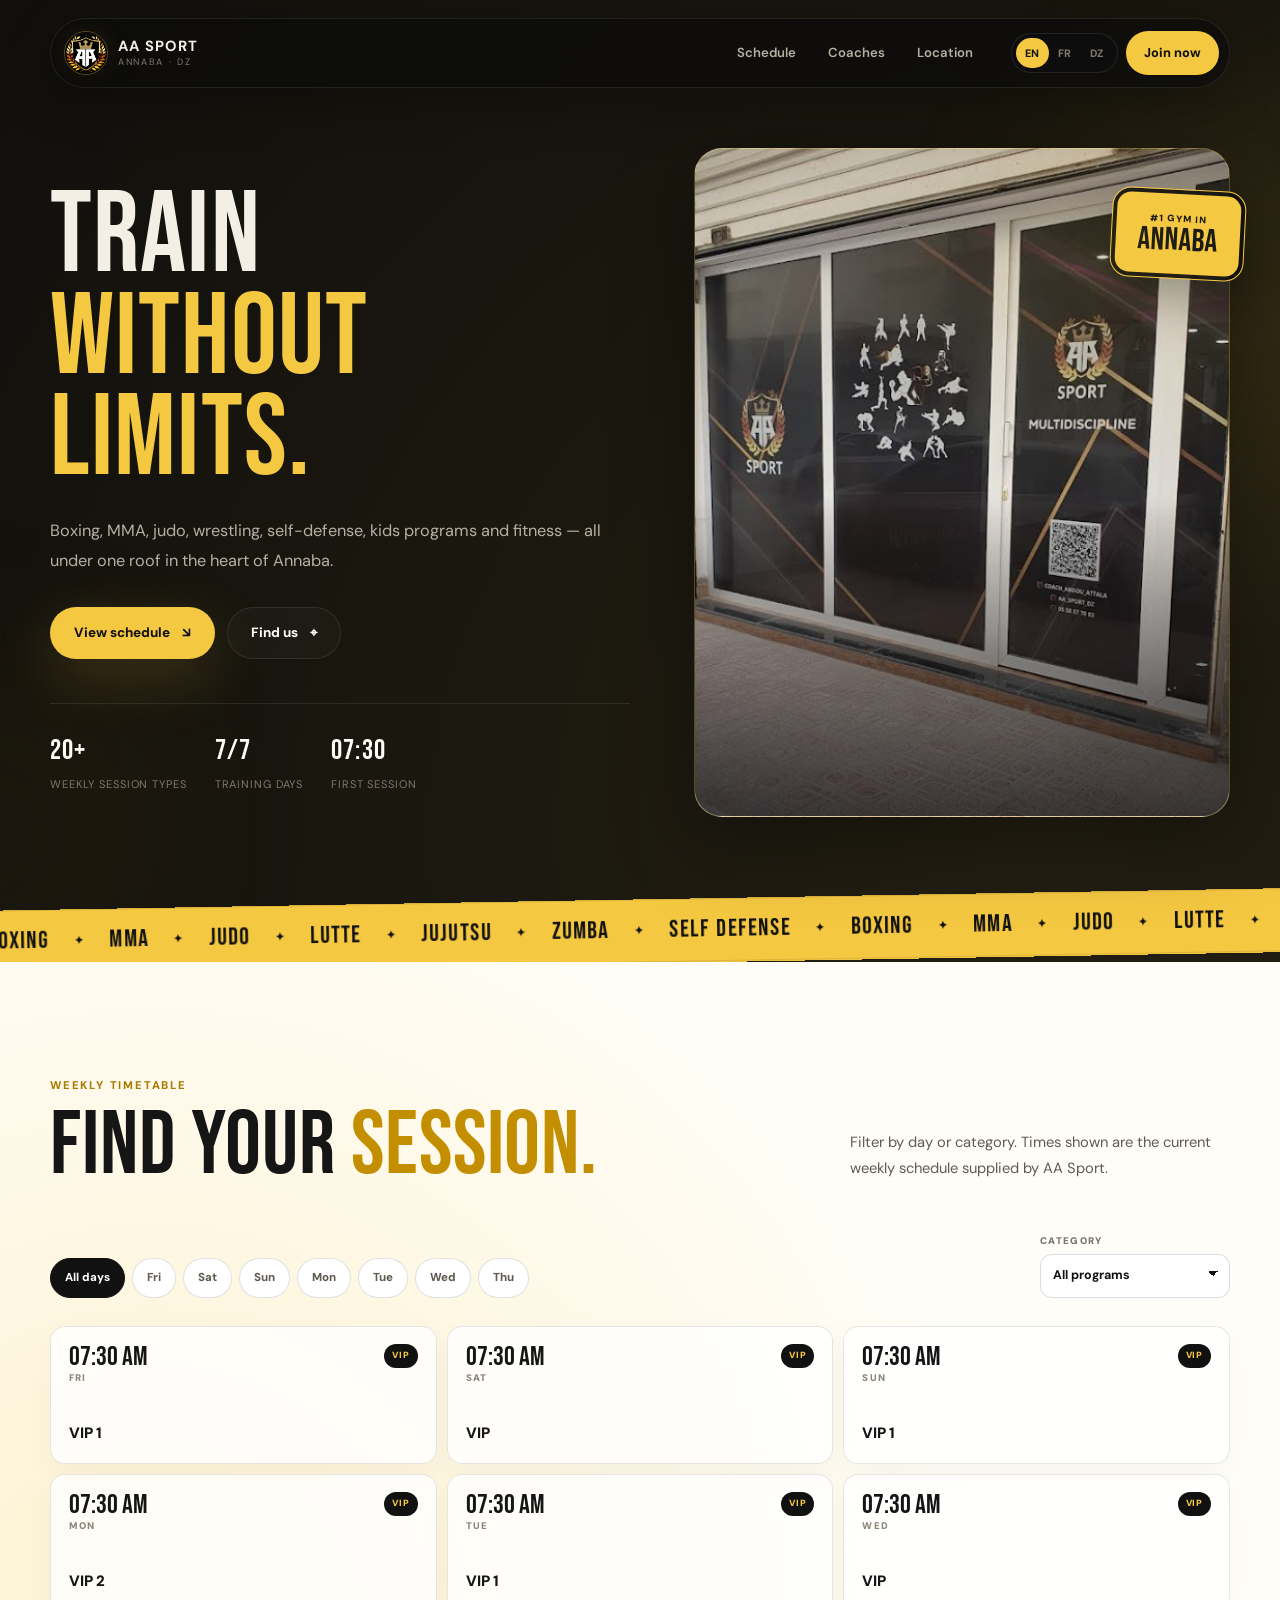
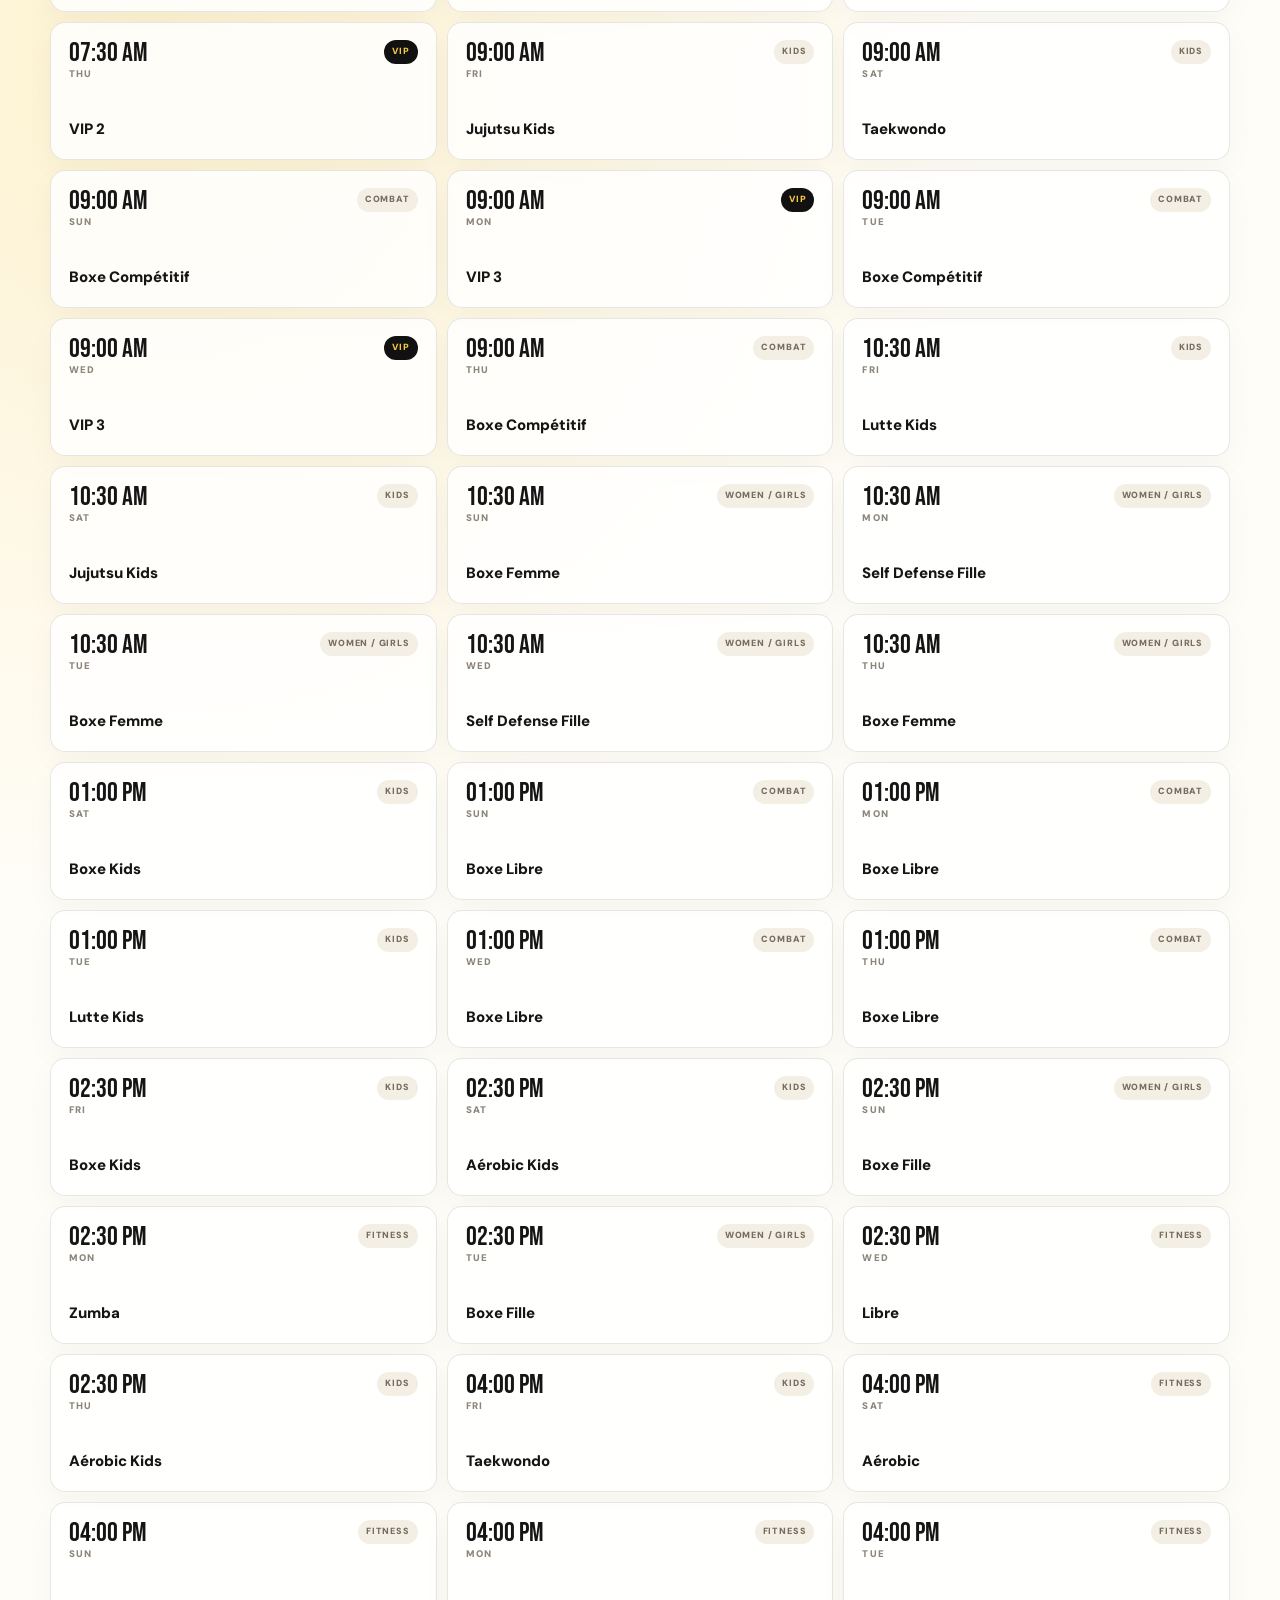
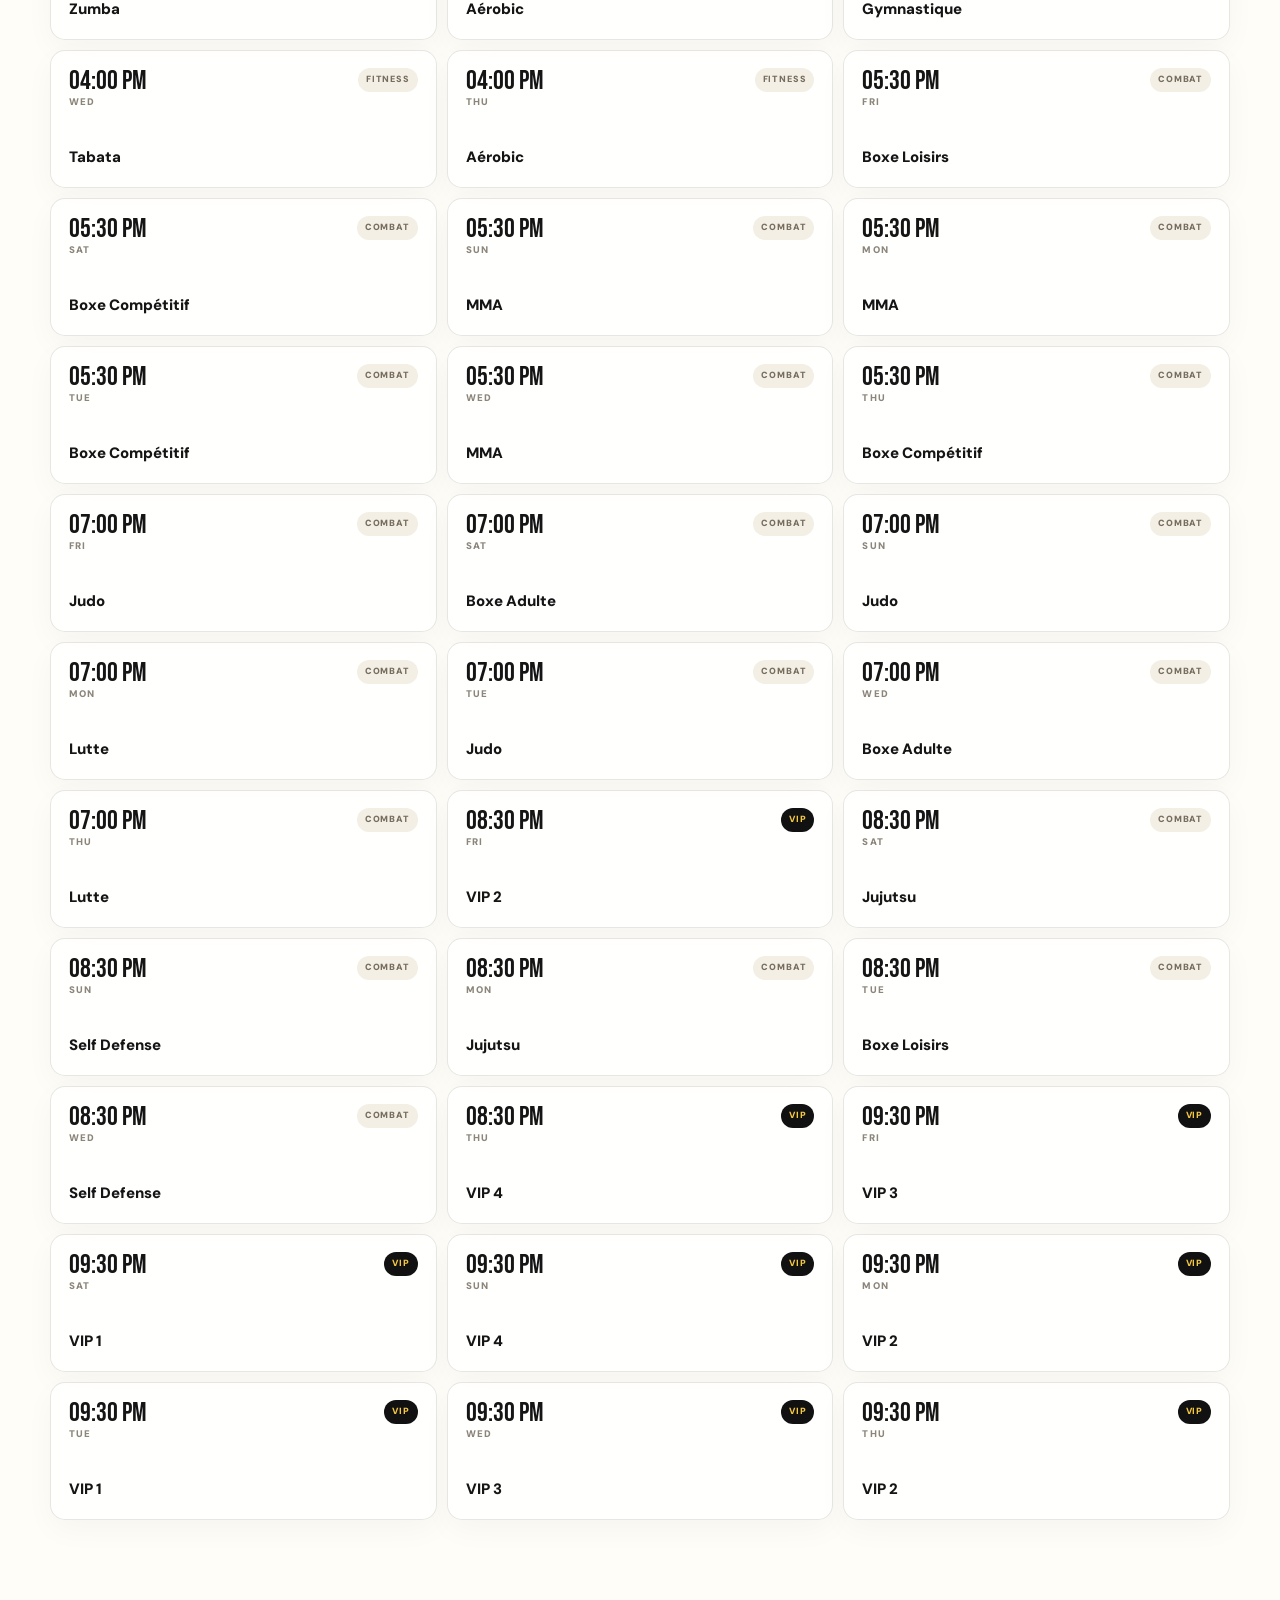
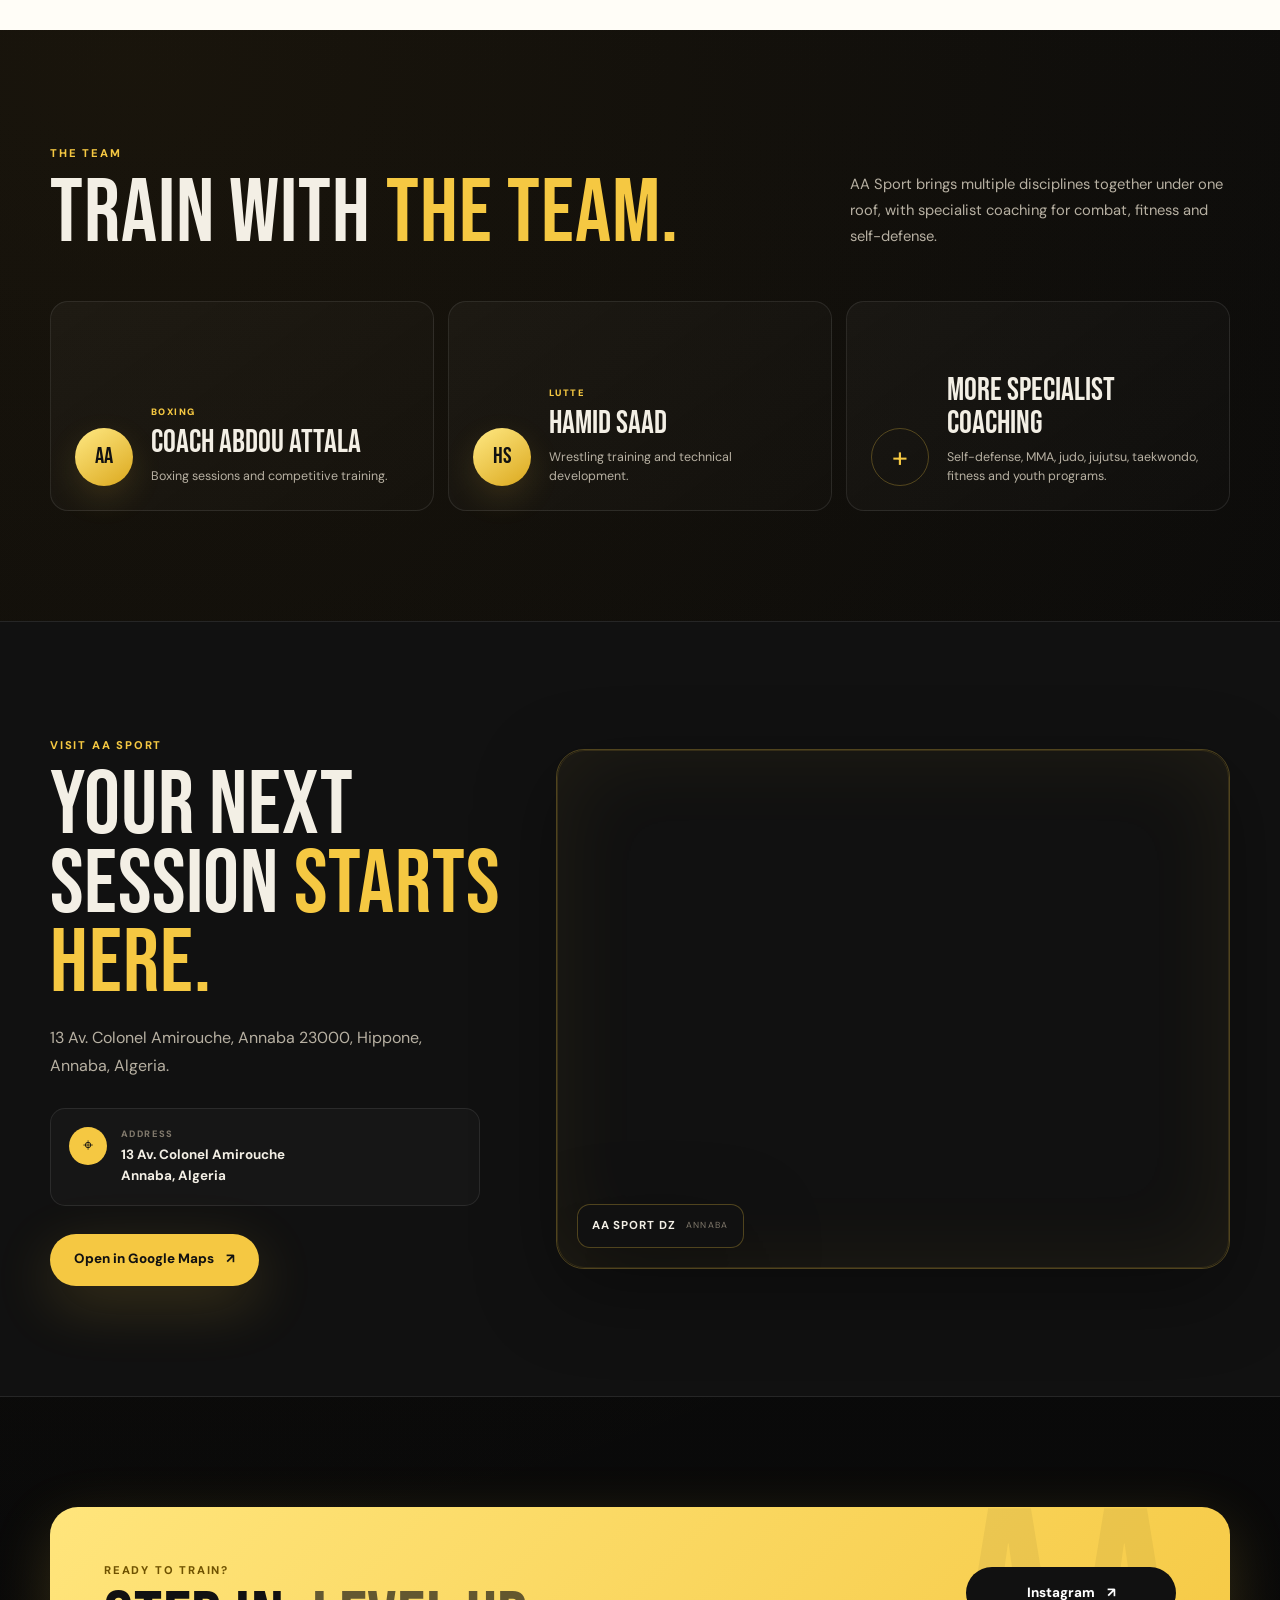
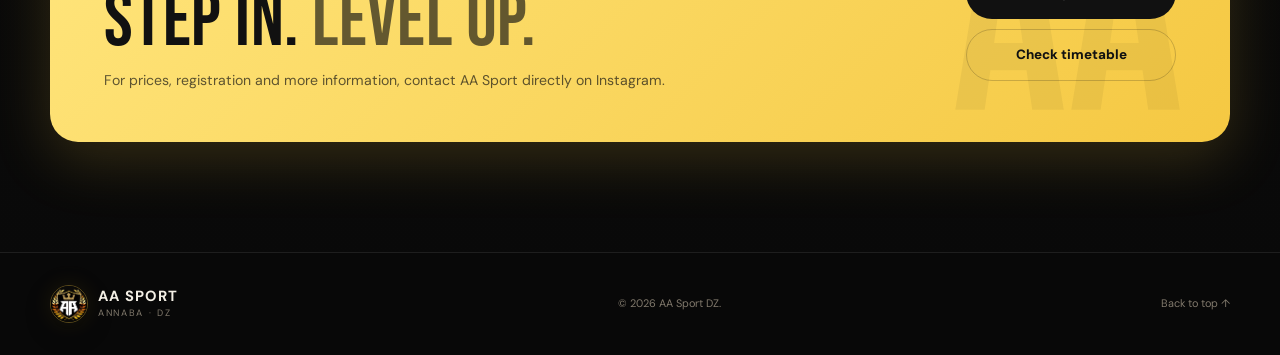
==== commit f5906e75: "Load image and layout fixes" ====
--- a/basic.html
+++ b/basic.html
@@ -10,6 +10,7 @@
   <link rel="preconnect" href="https://fonts.googleapis.com"><link rel="preconnect" href="https://fonts.gstatic.com" crossorigin>
   <link href="https://fonts.googleapis.com/css2?family=Bebas+Neue&family=DM+Sans:wght@400;500;600;700;800&display=swap" rel="stylesheet">
   <link rel="stylesheet" href="style.css">
+  <link rel="stylesheet" href="fixes.css">
 </head>
 <body>
   <div class="ambient ambient-a" aria-hidden="true"></div><div class="ambient ambient-b" aria-hidden="true"></div>
--- a/fixes.css
+++ b/fixes.css
@@ -0,0 +1,111 @@
+/* AA Sport layout/image fixes */
+body{
+  background:
+    radial-gradient(circle at 82% 12%,rgba(245,200,66,.10),transparent 28%),
+    radial-gradient(circle at 10% 72%,rgba(191,132,18,.08),transparent 30%),
+    linear-gradient(180deg,#0b0b0b 0%,#0d0d0d 45%,#090909 100%);
+}
+
+.brand-logo{
+  width:44px;
+  height:44px;
+  flex:0 0 44px;
+  object-fit:cover;
+  object-position:center;
+  border-radius:50%;
+  border:1px solid rgba(245,200,66,.34);
+  box-shadow:0 8px 26px rgba(0,0,0,.28),0 0 26px rgba(245,200,66,.10);
+}
+
+.footer .brand-logo{width:38px;height:38px;flex-basis:38px}
+
+.hero-visual{isolation:isolate}
+.hero-photo-real{
+  min-height:610px;
+  aspect-ratio:4/5;
+  background-image:
+    linear-gradient(to top,rgba(0,0,0,.50),rgba(0,0,0,.03) 48%,rgba(0,0,0,.10)),
+    url('assets/hero.png');
+  background-size:cover;
+  background-position:center 22%;
+  background-repeat:no-repeat;
+}
+.hero-photo-real::before{
+  background:linear-gradient(to top,rgba(0,0,0,.48),transparent 48%),radial-gradient(circle at 75% 18%,rgba(245,200,66,.10),transparent 34%);
+}
+
+.hero-stamp-wide{
+  width:auto;
+  min-width:132px;
+  height:auto;
+  min-height:88px;
+  padding:14px 18px;
+  border-radius:18px;
+  right:-14px;
+  top:42px;
+  transform:rotate(3deg);
+  text-align:center;
+}
+.hero-stamp-wide span{font-size:.58rem}
+.hero-stamp-wide b{font-size:2rem;white-space:nowrap}
+
+.coach-roster{
+  display:grid;
+  grid-template-columns:repeat(3,minmax(0,1fr));
+  gap:14px;
+}
+.coach-feature,.coach-more{
+  min-height:210px;
+  border:1px solid var(--line);
+  border-radius:var(--radius);
+  background:linear-gradient(145deg,rgba(255,255,255,.035),rgba(255,255,255,.012));
+  padding:24px;
+  display:flex;
+  align-items:flex-end;
+  gap:18px;
+}
+.coach-avatar{
+  width:58px;
+  height:58px;
+  flex:0 0 58px;
+  display:grid;
+  place-items:center;
+  border-radius:50%;
+  background:linear-gradient(145deg,#ffe984,var(--gold-2));
+  color:#111;
+  font-family:var(--display);
+  font-size:1.45rem;
+  box-shadow:0 12px 32px rgba(245,200,66,.14);
+}
+.coach-feature>div:last-child,.coach-more>div{min-width:0}
+.coach-feature span{font-size:.58rem;letter-spacing:.15em;color:var(--gold);font-weight:900}
+.coach-feature h3,.coach-more h3{font-family:var(--display);font-size:2rem;line-height:1.02;font-weight:400;margin:.25rem 0 .45rem}
+.coach-feature p,.coach-more p{font-size:.78rem;color:var(--text-soft);line-height:1.55}
+.coach-more>span{
+  width:58px;
+  height:58px;
+  flex:0 0 58px;
+  display:grid;
+  place-items:center;
+  border-radius:50%;
+  border:1px solid var(--line-strong);
+  color:var(--gold);
+  font-size:1.8rem;
+}
+
+@media(max-width:980px){
+  .hero-photo-real{min-height:560px;aspect-ratio:16/11;background-position:center 20%}
+  .coach-roster{grid-template-columns:1fr 1fr}
+  .coach-more{grid-column:1/-1}
+}
+@media(max-width:720px){
+  .brand-logo{width:40px;height:40px;flex-basis:40px}
+  .hero-photo-real{min-height:440px;aspect-ratio:4/5;background-position:center 20%}
+  .hero-stamp-wide{right:8px;top:18px;min-width:112px;min-height:72px;padding:10px 14px}
+  .hero-stamp-wide b{font-size:1.55rem}
+  .coach-roster{grid-template-columns:1fr}
+  .coach-more{grid-column:auto}
+}
+@media(max-width:480px){
+  .hero-photo-real{min-height:390px;background-position:center 18%}
+}
